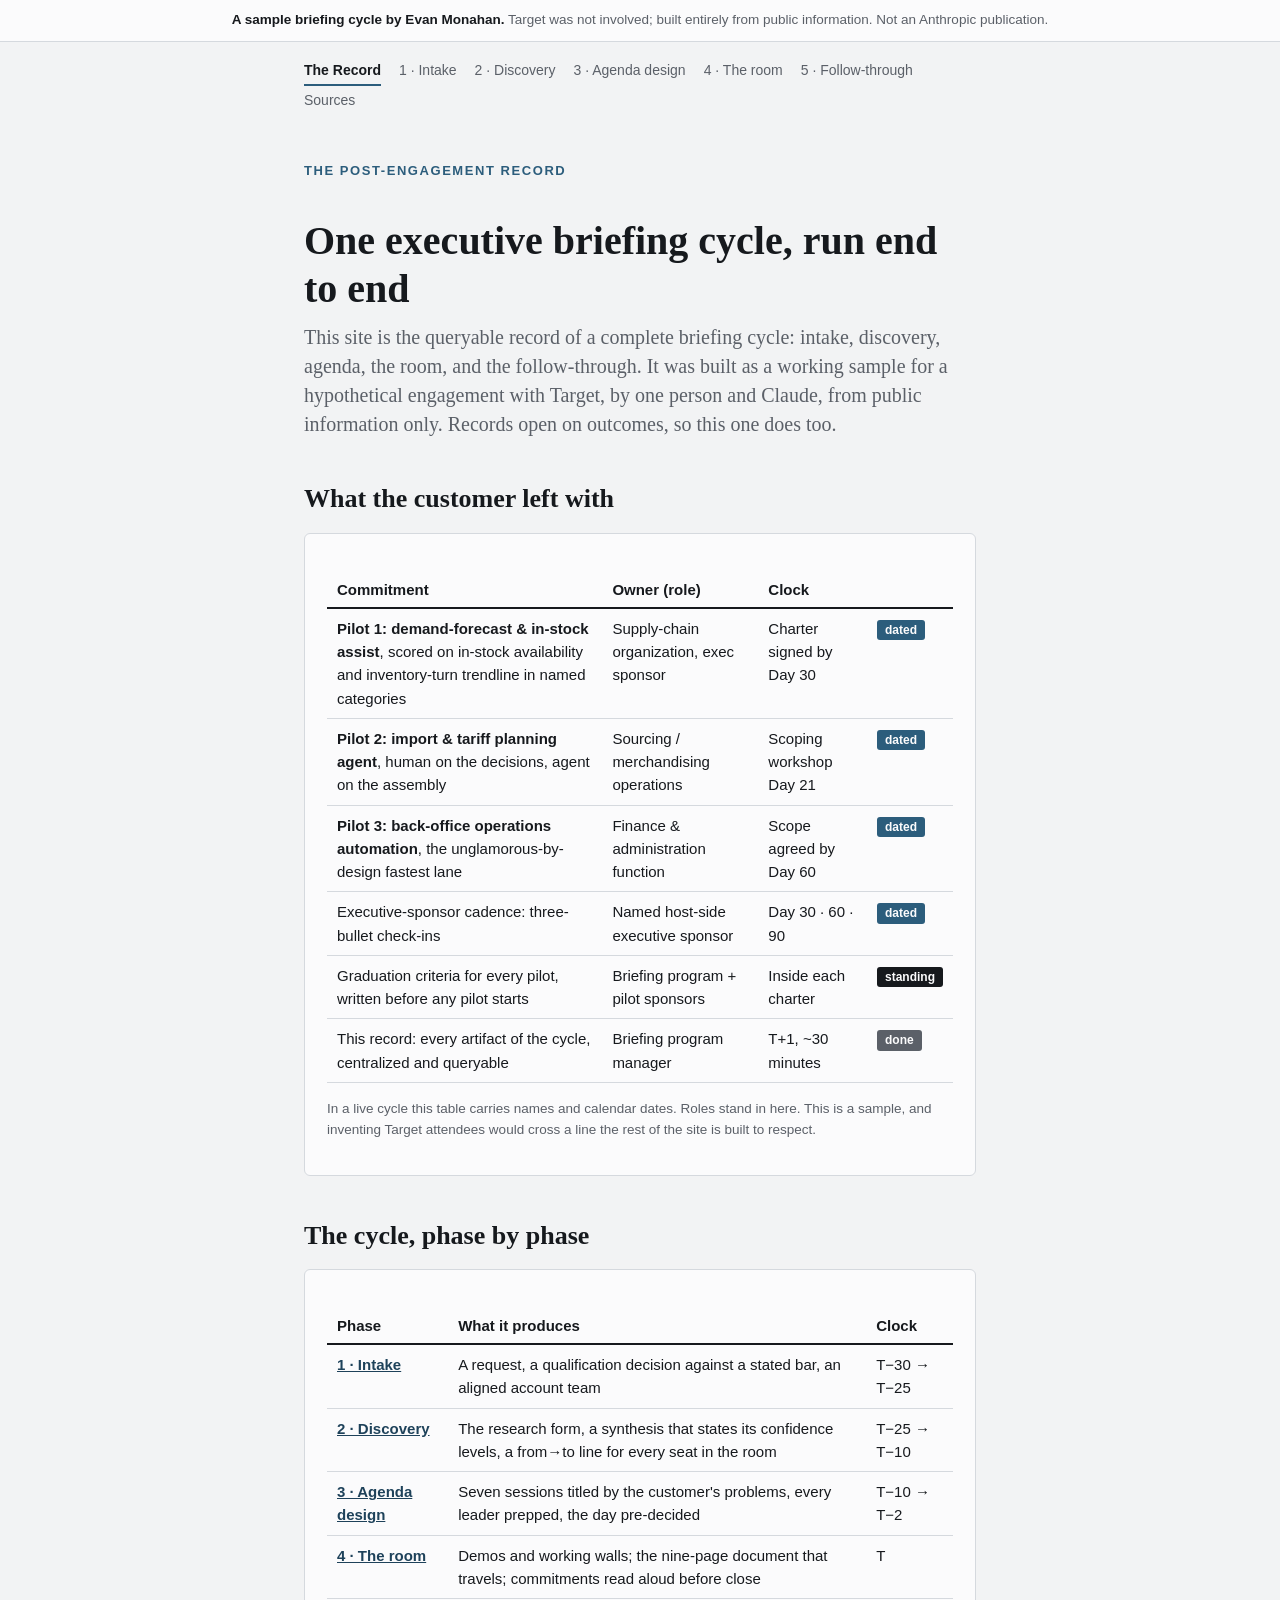
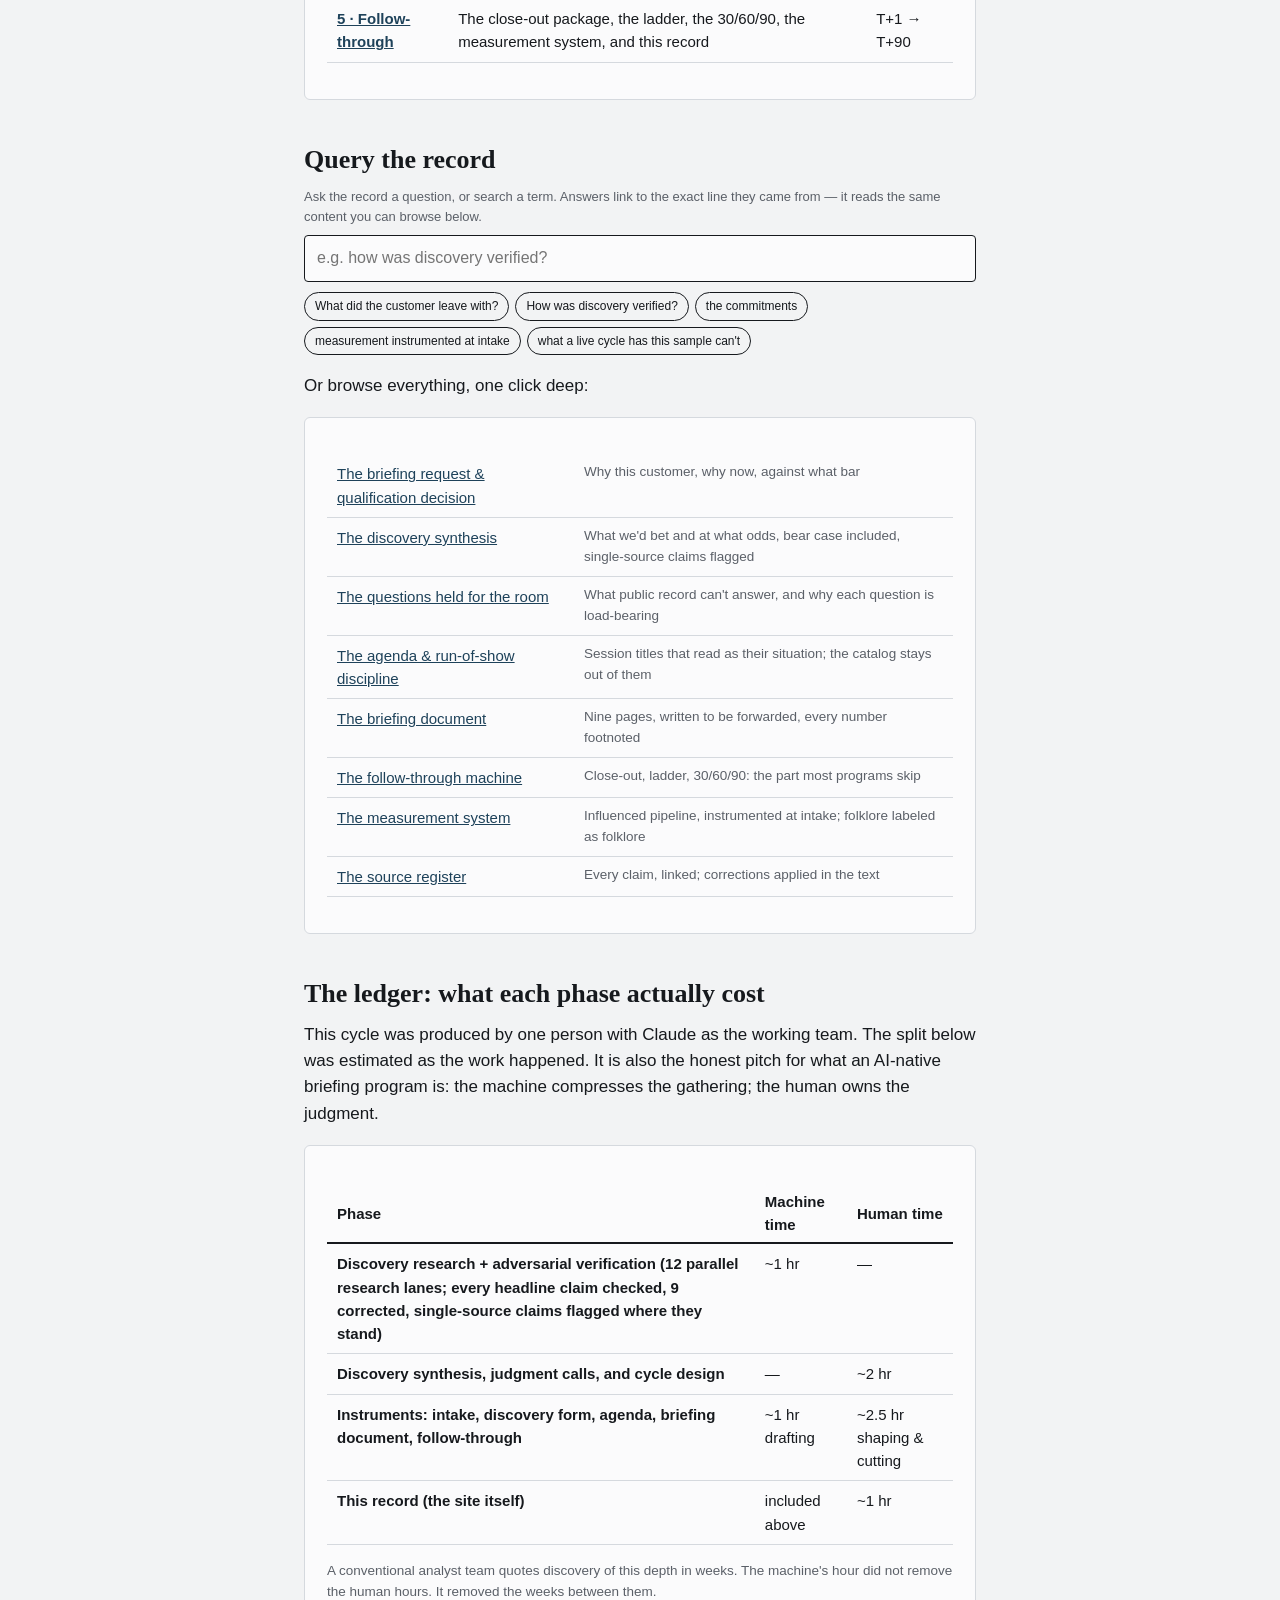
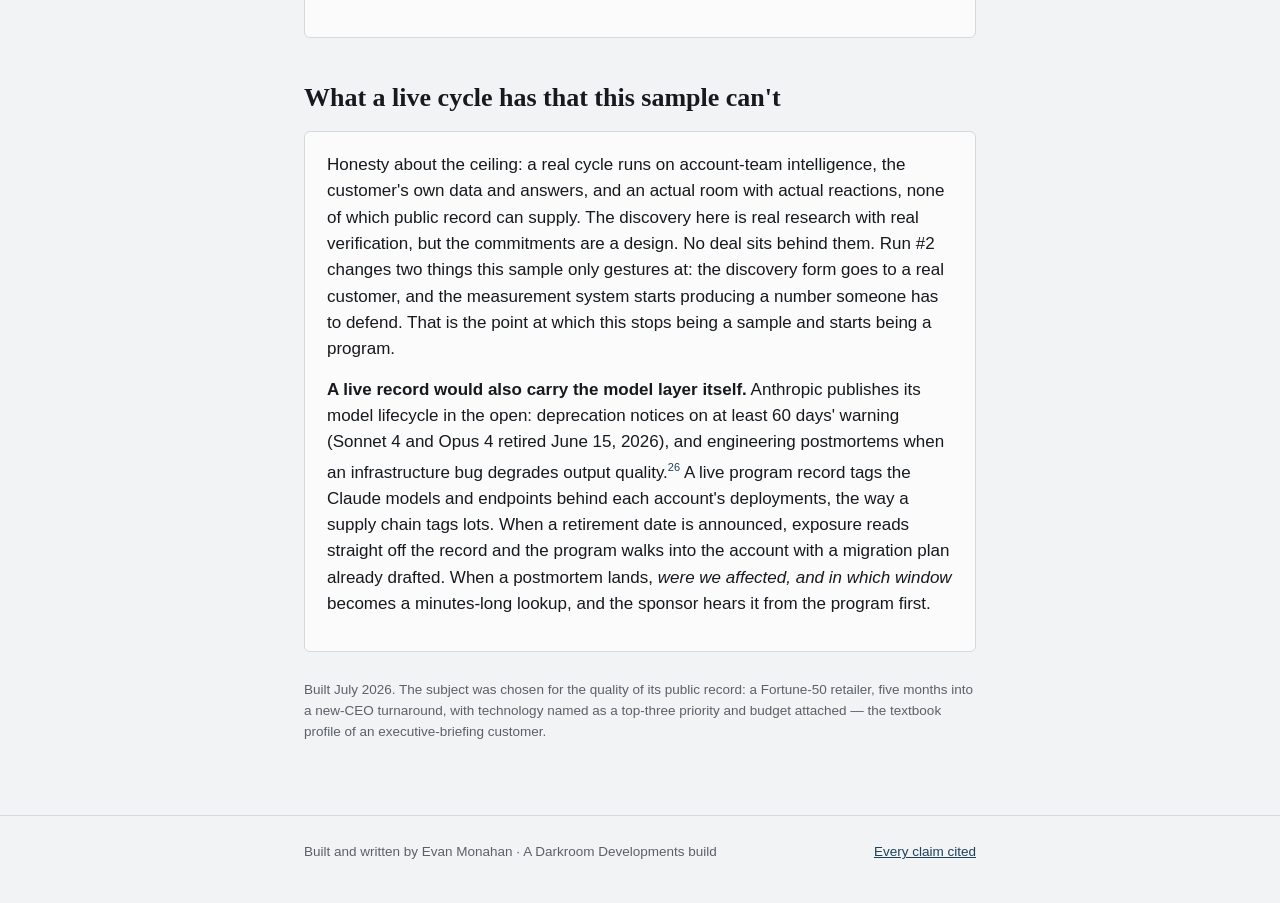
==== index.html @ 813f155b "Critic fixes: un-fuse importer-of-record claim (owned brands vs intl sourcing — fabrication-class), " ====
<!DOCTYPE html>
<meta charset="utf-8">
<meta name="viewport" content="width=device-width, initial-scale=1">
<title>A Briefing Cycle: the record</title>
<link rel="stylesheet" href="assets/style.css">
<script data-goatcounter="https://evanmonahan.goatcounter.com/count" async src="//gc.zgo.at/count.js"></script>

<div class="guard"><span class="measure"><strong>A sample briefing cycle by Evan Monahan.</strong> Target was not involved; built entirely from public information. Not an Anthropic publication.</span></div>

<div class="measure">
<nav class="cycle">
  <a href="index.html" class="here">The Record</a>
  <a href="1-intake.html">1 · Intake</a>
  <a href="2-discovery.html">2 · Discovery</a>
  <a href="3-agenda.html">3 · Agenda design</a>
  <a href="4-delivery.html">4 · The room</a>
  <a href="5-follow-through.html">5 · Follow-through</a>
  <a href="sources.html">Sources</a>
</nav>

<p class="kicker">The post-engagement record</p>
<h1>One executive briefing cycle, run end to end</h1>
<p class="dek">This site is the queryable record of a complete briefing cycle: intake, discovery, agenda, the room, and the follow-through. It was built as a working sample for a hypothetical engagement with Target, by one person and Claude, from public information only. Records open on outcomes, so this one does too.</p>

<h2>What the customer left with</h2>
<div class="card">
  <table>
    <tr><th>Commitment</th><th>Owner (role)</th><th>Clock</th><th></th></tr>
    <tr>
      <td><strong>Pilot 1: demand-forecast &amp; in-stock assist</strong>, scored on in-stock availability and inventory-turn trendline in named categories</td>
      <td>Supply-chain organization, exec sponsor</td>
      <td class="num">Charter signed by Day 30</td>
      <td><span class="chip dated">dated</span></td>
    </tr>
    <tr>
      <td><strong>Pilot 2: import &amp; tariff planning agent</strong>, human on the decisions, agent on the assembly</td>
      <td>Sourcing / merchandising operations</td>
      <td class="num">Scoping workshop Day 21</td>
      <td><span class="chip dated">dated</span></td>
    </tr>
    <tr>
      <td><strong>Pilot 3: back-office operations automation</strong>, the unglamorous-by-design fastest lane</td>
      <td>Finance &amp; administration function</td>
      <td class="num">Scope agreed by Day 60</td>
      <td><span class="chip dated">dated</span></td>
    </tr>
    <tr>
      <td>Executive-sponsor cadence: three-bullet check-ins</td>
      <td>Named host-side executive sponsor</td>
      <td class="num">Day 30 · 60 · 90</td>
      <td><span class="chip dated">dated</span></td>
    </tr>
    <tr>
      <td>Graduation criteria for every pilot, written before any pilot starts</td>
      <td>Briefing program + pilot sponsors</td>
      <td class="num">Inside each charter</td>
      <td><span class="chip open">standing</span></td>
    </tr>
    <tr>
      <td>This record: every artifact of the cycle, centralized and queryable</td>
      <td>Briefing program manager</td>
      <td class="num">T+1, ~30 minutes</td>
      <td><span class="chip done">done</span></td>
    </tr>
  </table>
  <p class="fn">In a live cycle this table carries names and calendar dates. Roles stand in here. This is a sample, and inventing Target attendees would cross a line the rest of the site is built to respect.</p>
</div>

<h2>The cycle, phase by phase</h2>
<div class="card">
  <table>
    <tr><th>Phase</th><th>What it produces</th><th>Clock</th></tr>
    <tr><td><a href="1-intake.html"><strong>1 · Intake</strong></a></td><td>A request, a qualification decision against a stated bar, an aligned account team</td><td class="num">T−30 → T−25</td></tr>
    <tr><td><a href="2-discovery.html"><strong>2 · Discovery</strong></a></td><td>The research form, a synthesis that states its confidence levels, a from→to line for every seat in the room</td><td class="num">T−25 → T−10</td></tr>
    <tr><td><a href="3-agenda.html"><strong>3 · Agenda design</strong></a></td><td>Seven sessions titled by the customer's problems, every leader prepped, the day pre-decided</td><td class="num">T−10 → T−2</td></tr>
    <tr><td><a href="4-delivery.html"><strong>4 · The room</strong></a></td><td>Demos and working walls; the nine-page document that travels; commitments read aloud before close</td><td class="num">T</td></tr>
    <tr><td><a href="5-follow-through.html"><strong>5 · Follow-through</strong></a></td><td>The close-out package, the ladder, the 30/60/90, the measurement system, and this record</td><td class="num">T+1 → T+90</td></tr>
  </table>
</div>

<h2>Query the record</h2>
<div id="record-query"></div>
<p style="margin-top:18px">Or browse everything, one click deep:</p>
<div class="card">
  <table>
    <tr><td><a href="1-intake.html">The briefing request &amp; qualification decision</a></td><td class="fn">Why this customer, why now, against what bar</td></tr>
    <tr><td><a href="2-discovery.html">The discovery synthesis</a></td><td class="fn">What we'd bet and at what odds, bear case included, single-source claims flagged</td></tr>
    <tr><td><a href="2-discovery.html#craft">The questions held for the room</a></td><td class="fn">What public record can't answer, and why each question is load-bearing</td></tr>
    <tr><td><a href="3-agenda.html">The agenda &amp; run-of-show discipline</a></td><td class="fn">Session titles that read as their situation; the catalog stays out of them</td></tr>
    <tr><td><a href="4-delivery.html">The briefing document</a></td><td class="fn">Nine pages, written to be forwarded, every number footnoted</td></tr>
    <tr><td><a href="5-follow-through.html">The follow-through machine</a></td><td class="fn">Close-out, ladder, 30/60/90: the part most programs skip</td></tr>
    <tr><td><a href="5-follow-through.html#measurement">The measurement system</a></td><td class="fn">Influenced pipeline, instrumented at intake; folklore labeled as folklore</td></tr>
    <tr><td><a href="sources.html">The source register</a></td><td class="fn">Every claim, linked; corrections applied in the text</td></tr>
  </table>
</div>

<script src="assets/query.js" defer></script>

<h2 id="ledger">The ledger: what each phase actually cost</h2>
<p>This cycle was produced by one person with Claude as the working team. The split below was estimated as the work happened. It is also the honest pitch for what an AI-native briefing program is: the machine compresses the gathering; the human owns the judgment.</p>
<div class="card">
  <table class="ledger">
    <tr><th>Phase</th><th class="num">Machine time</th><th class="num">Human time</th></tr>
    <tr><td>Discovery research + adversarial verification (12 parallel research lanes; every headline claim checked, 9 corrected, single-source claims flagged where they stand)</td><td class="num">~1 hr</td><td class="num">—</td></tr>
    <tr><td>Discovery synthesis, judgment calls, and cycle design</td><td class="num">—</td><td class="num">~2 hr</td></tr>
    <tr><td>Instruments: intake, discovery form, agenda, briefing document, follow-through</td><td class="num">~1 hr drafting</td><td class="num">~2.5 hr shaping &amp; cutting</td></tr>
    <tr><td>This record (the site itself)</td><td class="num">included above</td><td class="num">~1 hr</td></tr>
  </table>
  <p class="fn">A conventional analyst team quotes discovery of this depth in weeks. The machine's hour did not remove the human hours. It removed the weeks between them.</p>
</div>

<h2>What a live cycle has that this sample can't</h2>
<div class="card">
  <p>Honesty about the ceiling: a real cycle runs on account-team intelligence, the customer's own data and answers, and an actual room with actual reactions, none of which public record can supply. The discovery here is real research with real verification, but the commitments are a design. No deal sits behind them. Run #2 changes two things this sample only gestures at: the discovery form goes to a real customer, and the measurement system starts producing a number someone has to defend. That is the point at which this stops being a sample and starts being a program.</p>
  <p><strong>A live record would also carry the model layer itself.</strong> Anthropic publishes its model lifecycle in the open: deprecation notices on at least 60 days' warning (Sonnet 4 and Opus 4 retired June 15, 2026), and engineering postmortems when an infrastructure bug degrades output quality.<sup><a href="sources.html#s-modelops">26</a></sup> A live program record tags the Claude models and endpoints behind each account's deployments, the way a supply chain tags lots. When a retirement date is announced, exposure reads straight off the record and the program walks into the account with a migration plan already drafted. When a postmortem lands, <em>were we affected, and in which window</em> becomes a minutes-long lookup, and the sponsor hears it from the program first.</p>
</div>

<p class="fn" style="margin-top:28px">Built July 2026. The subject was chosen for the quality of its public record: a Fortune-50 retailer, five months into a new-CEO turnaround, with technology named as a top-three priority and budget attached — the textbook profile of an executive-briefing customer.</p>
</div>

<footer>
  <div class="measure">
    <span>Built and written by Evan Monahan · A Darkroom Developments build</span>
    <span><a href="sources.html">Every claim cited</a></span>
  </div>
</footer>
---- assets/style.css ----
/* Briefing Cycle — design tokens
   Register: freight/manifest. Cool neutral ground, ink near-black (never #000),
   one harbor steel-blue accent. Supply-chain-native, no third-party brand palette.
   Target Red appears ONLY on Target-side elements, on white. No marks of any kind. */

:root {
  --paper: #F2F3F4;
  --card: #FBFBFC;
  --ink: #16191D;
  --muted: #5B6068;
  --accent: #2C5D7C;
  --accent-deep: #1E425A;
  --target-red: #CC0000;
  --hairline: #D5D9DE;
  --serif: Georgia, 'Times New Roman', serif;
  --sans: 'Helvetica Neue', Helvetica, Arial, sans-serif;
}

* { margin: 0; padding: 0; box-sizing: border-box; }

body {
  background: var(--paper);
  color: var(--ink);
  font-family: var(--sans);
  font-size: 17px;
  line-height: 1.55;
  -webkit-font-smoothing: antialiased;
}

.measure { max-width: 720px; margin: 0 auto; padding: 0 24px; }

/* ---- framing guard band (D-4) ---- */
.guard {
  background: var(--card);
  border-bottom: 1px solid var(--hairline);
  font-size: 13.5px;
  color: var(--muted);
  padding: 10px 0;
  text-align: center;
}
.guard strong { color: var(--ink); font-weight: 600; }

/* ---- site nav ---- */
nav.cycle {
  display: flex; flex-wrap: wrap; gap: 4px 18px;
  padding: 18px 0 6px;
  font-size: 14px;
}
nav.cycle a { color: var(--muted); text-decoration: none; border-bottom: 2px solid transparent; padding-bottom: 2px; }
nav.cycle a:hover { color: var(--accent-deep); }
nav.cycle a.here { color: var(--ink); border-bottom-color: var(--accent); font-weight: 600; }

/* ---- typography ---- */
h1, h2, h3 { font-family: var(--serif); font-weight: 600; line-height: 1.2; }
h1 { font-size: 40px; margin: 36px 0 10px; }
h2 { font-size: 26px; margin: 44px 0 12px; }
h3 { font-size: 19px; margin: 28px 0 8px; }
p { margin: 0 0 14px; }
.kicker { font-size: 13px; letter-spacing: 0.12em; text-transform: uppercase; color: var(--accent); font-weight: 700; margin-top: 40px; }
.dek { font-size: 20px; font-family: var(--serif); color: var(--muted); margin: 0 0 26px; line-height: 1.45; }
a { color: var(--accent-deep); }
a:hover { color: var(--accent); }
strong { font-weight: 650; }

/* ---- cards & tables ---- */
.card {
  background: var(--card);
  border: 1px solid var(--hairline);
  border-radius: 6px;
  padding: 20px 22px;
  margin: 18px 0;
}
table { width: 100%; border-collapse: collapse; margin: 16px 0; font-size: 15px; }
th { text-align: left; font-weight: 650; border-bottom: 2px solid var(--ink); padding: 8px 10px 6px; }
td { border-bottom: 1px solid var(--hairline); padding: 8px 10px; vertical-align: top; }
.num { font-variant-numeric: tabular-nums; }

/* ---- Target-side voice (D-2: red confined here, no Bullseye) ---- */
.target-side { border-left: 3px solid var(--target-red); background: #FFFFFF; }
.target-side .who { color: var(--target-red); font-weight: 700; font-size: 13px; letter-spacing: 0.08em; text-transform: uppercase; }

/* ---- dual-lens: the machine underneath ---- */
details.lens {
  border: 1px solid var(--hairline);
  border-left: 3px solid var(--accent);
  border-radius: 4px;
  background: var(--card);
  margin: 16px 0;
  font-size: 15px;
}
details.lens summary {
  cursor: pointer; padding: 10px 16px; color: var(--accent-deep);
  font-weight: 600; list-style: none;
}
details.lens summary::before { content: '⌘ '; color: var(--accent); }
details.lens .body { padding: 0 16px 14px; color: var(--muted); }

/* ---- footnotes, flags, captions ---- */
.fn { font-size: 13.5px; color: var(--muted); }
sup a { text-decoration: none; font-size: 11px; }
.flag { font-size: 13px; color: var(--muted); background: var(--card); border: 1px dashed var(--hairline); border-radius: 4px; padding: 2px 8px; white-space: nowrap; }
figcaption { font-size: 13.5px; font-style: italic; color: var(--muted); margin-top: 6px; }

/* ---- commitments table status chips ---- */
.chip { display: inline-block; font-size: 12px; font-weight: 700; border-radius: 3px; padding: 1px 8px; }
.chip.open { background: var(--ink); color: var(--card); }
.chip.dated { background: var(--accent); color: var(--card); }
.chip.done { background: var(--muted); color: var(--card); }

/* ---- footer ---- */
footer {
  margin-top: 72px; padding: 26px 0 40px;
  border-top: 1px solid var(--hairline);
  font-size: 13.5px; color: var(--muted);
}
footer .measure { display: flex; justify-content: space-between; flex-wrap: wrap; gap: 8px; }

/* ---- deck frames (delivery page) ---- */
.slide {
  background: var(--card);
  border: 1px solid var(--hairline);
  border-radius: 6px;
  padding: 34px 38px;
  margin: 22px 0;
  min-height: 280px;
}
.slide .slidekicker { font-size: 12px; letter-spacing: 0.14em; text-transform: uppercase; color: var(--accent); font-weight: 700; margin-bottom: 10px; }
.slide h3 { font-size: 24px; margin: 0 0 12px; }
.slide .foot { margin-top: 18px; font-size: 12.5px; color: var(--muted); border-top: 1px solid var(--hairline); padding-top: 8px; }

/* ---- time ledger ---- */
.ledger td:first-child { font-weight: 600; }

@media (max-width: 640px) {
  h1 { font-size: 30px; }
  .dek { font-size: 17px; }
  body { font-size: 16px; }
  .slide { padding: 22px 20px; }
  /* wide tables scroll within their own box, never push the page wide */
  table { display: block; overflow-x: auto; -webkit-overflow-scrolling: touch; }
  .flag { white-space: normal; }
}
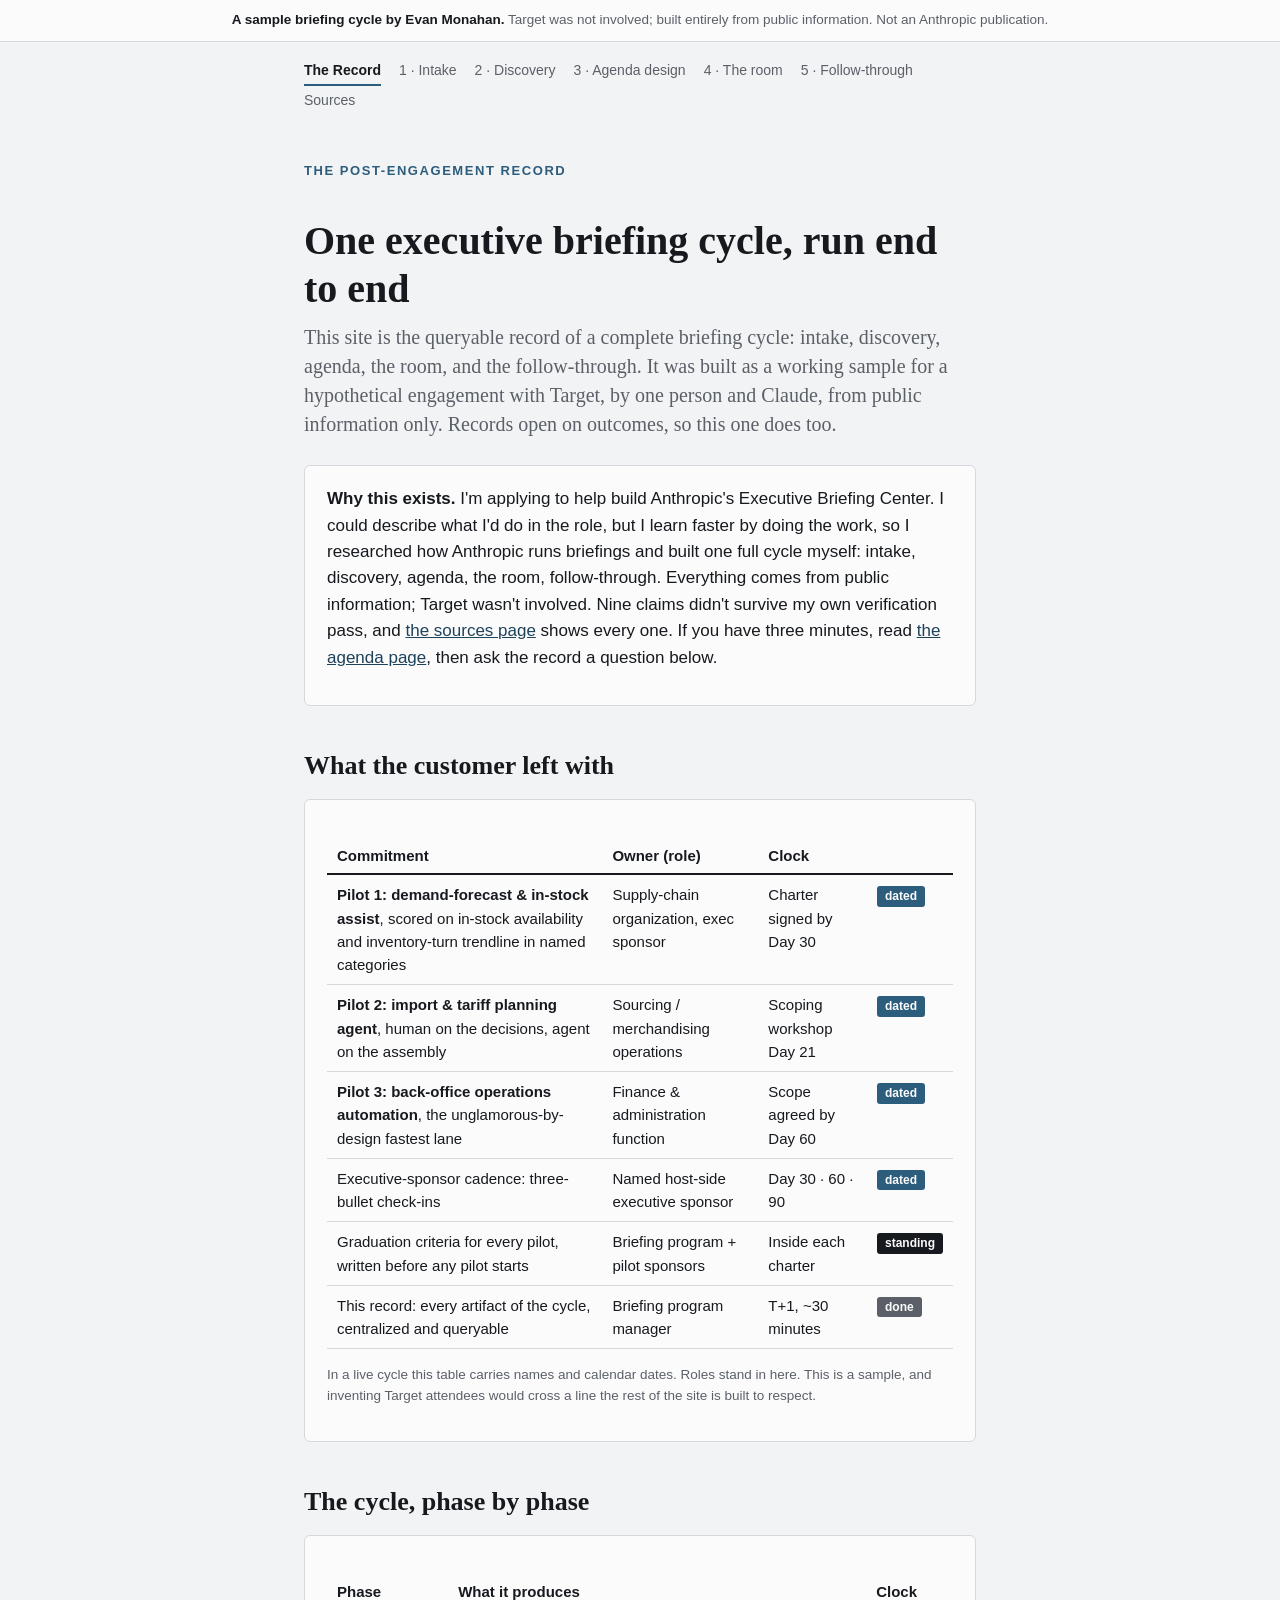
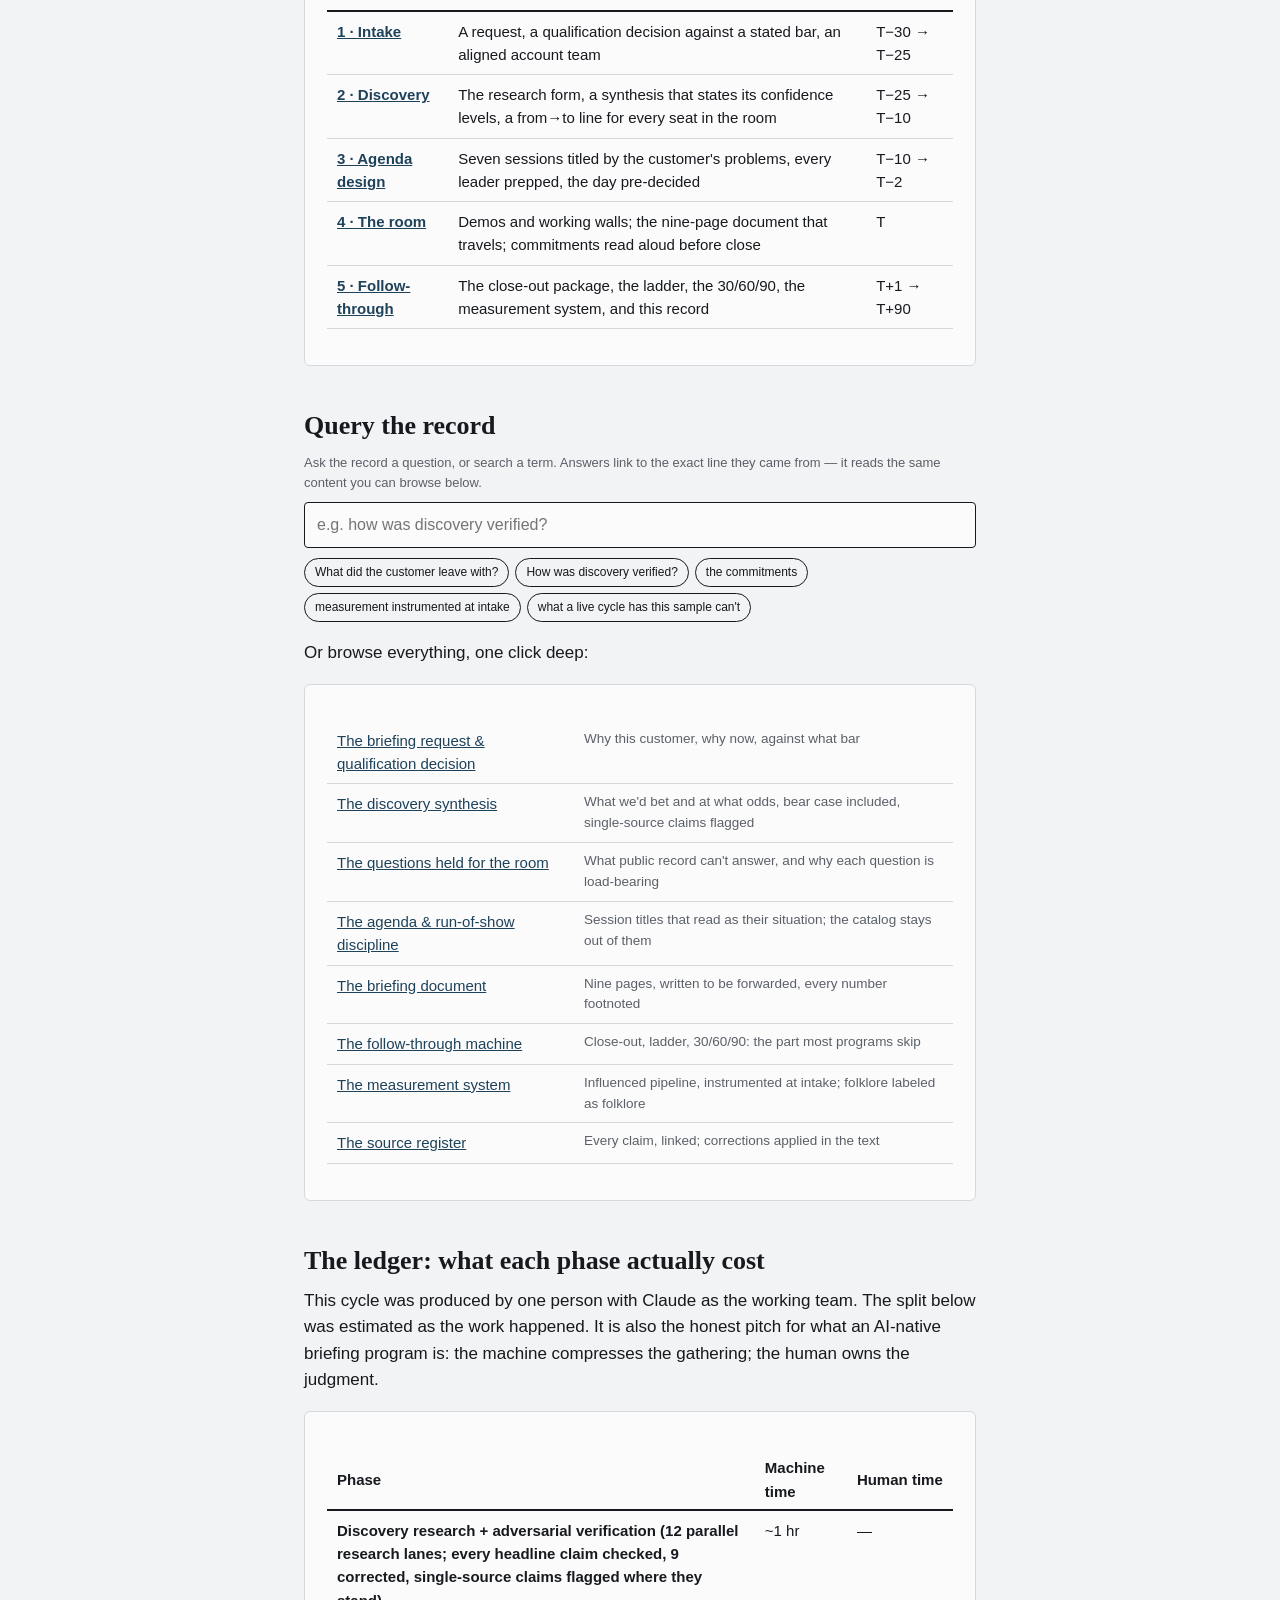
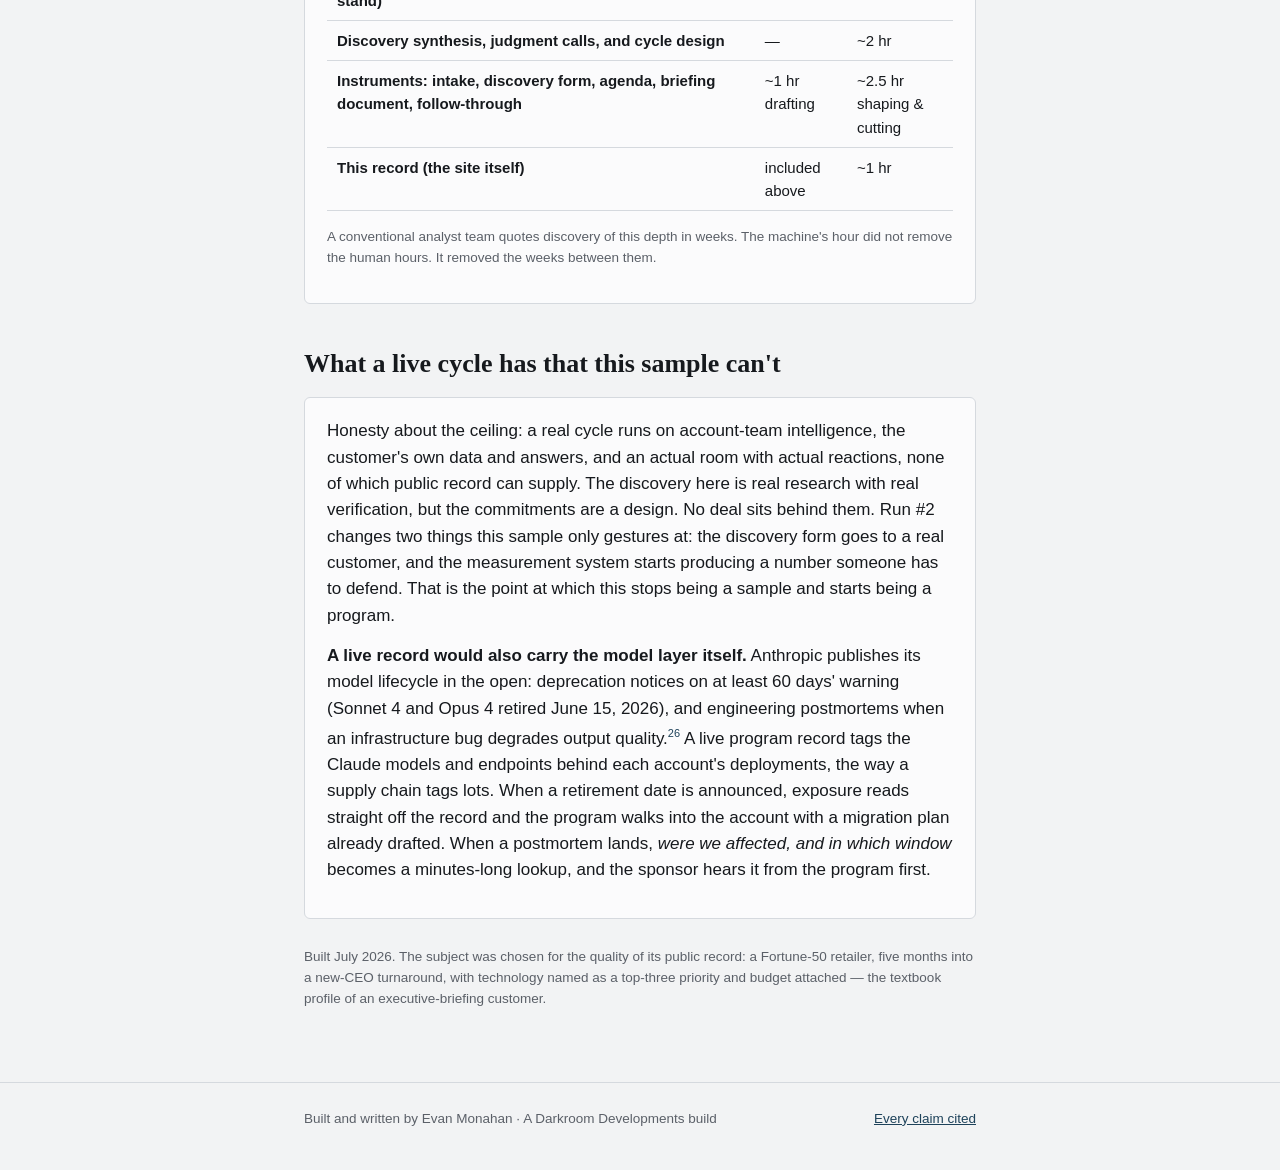
==== commit 48f67544: "Front door: 'Why this exists' block (Evan's curated wording + links) after the dek" ====
--- a/index.html
+++ b/index.html
@@ -21,6 +21,10 @@
 <p class="kicker">The post-engagement record</p>
 <h1>One executive briefing cycle, run end to end</h1>
 <p class="dek">This site is the queryable record of a complete briefing cycle: intake, discovery, agenda, the room, and the follow-through. It was built as a working sample for a hypothetical engagement with Target, by one person and Claude, from public information only. Records open on outcomes, so this one does too.</p>
+
+<div class="card">
+  <p><strong>Why this exists.</strong> I'm applying to help build Anthropic's Executive Briefing Center. I could describe what I'd do in the role, but I learn faster by doing the work, so I researched how Anthropic runs briefings and built one full cycle myself: intake, discovery, agenda, the room, follow-through. Everything comes from public information; Target wasn't involved. Nine claims didn't survive my own verification pass, and <a href="sources.html">the sources page</a> shows every one. If you have three minutes, read <a href="3-agenda.html">the agenda page</a>, then ask the record a question below.</p>
+</div>
 
 <h2>What the customer left with</h2>
 <div class="card">
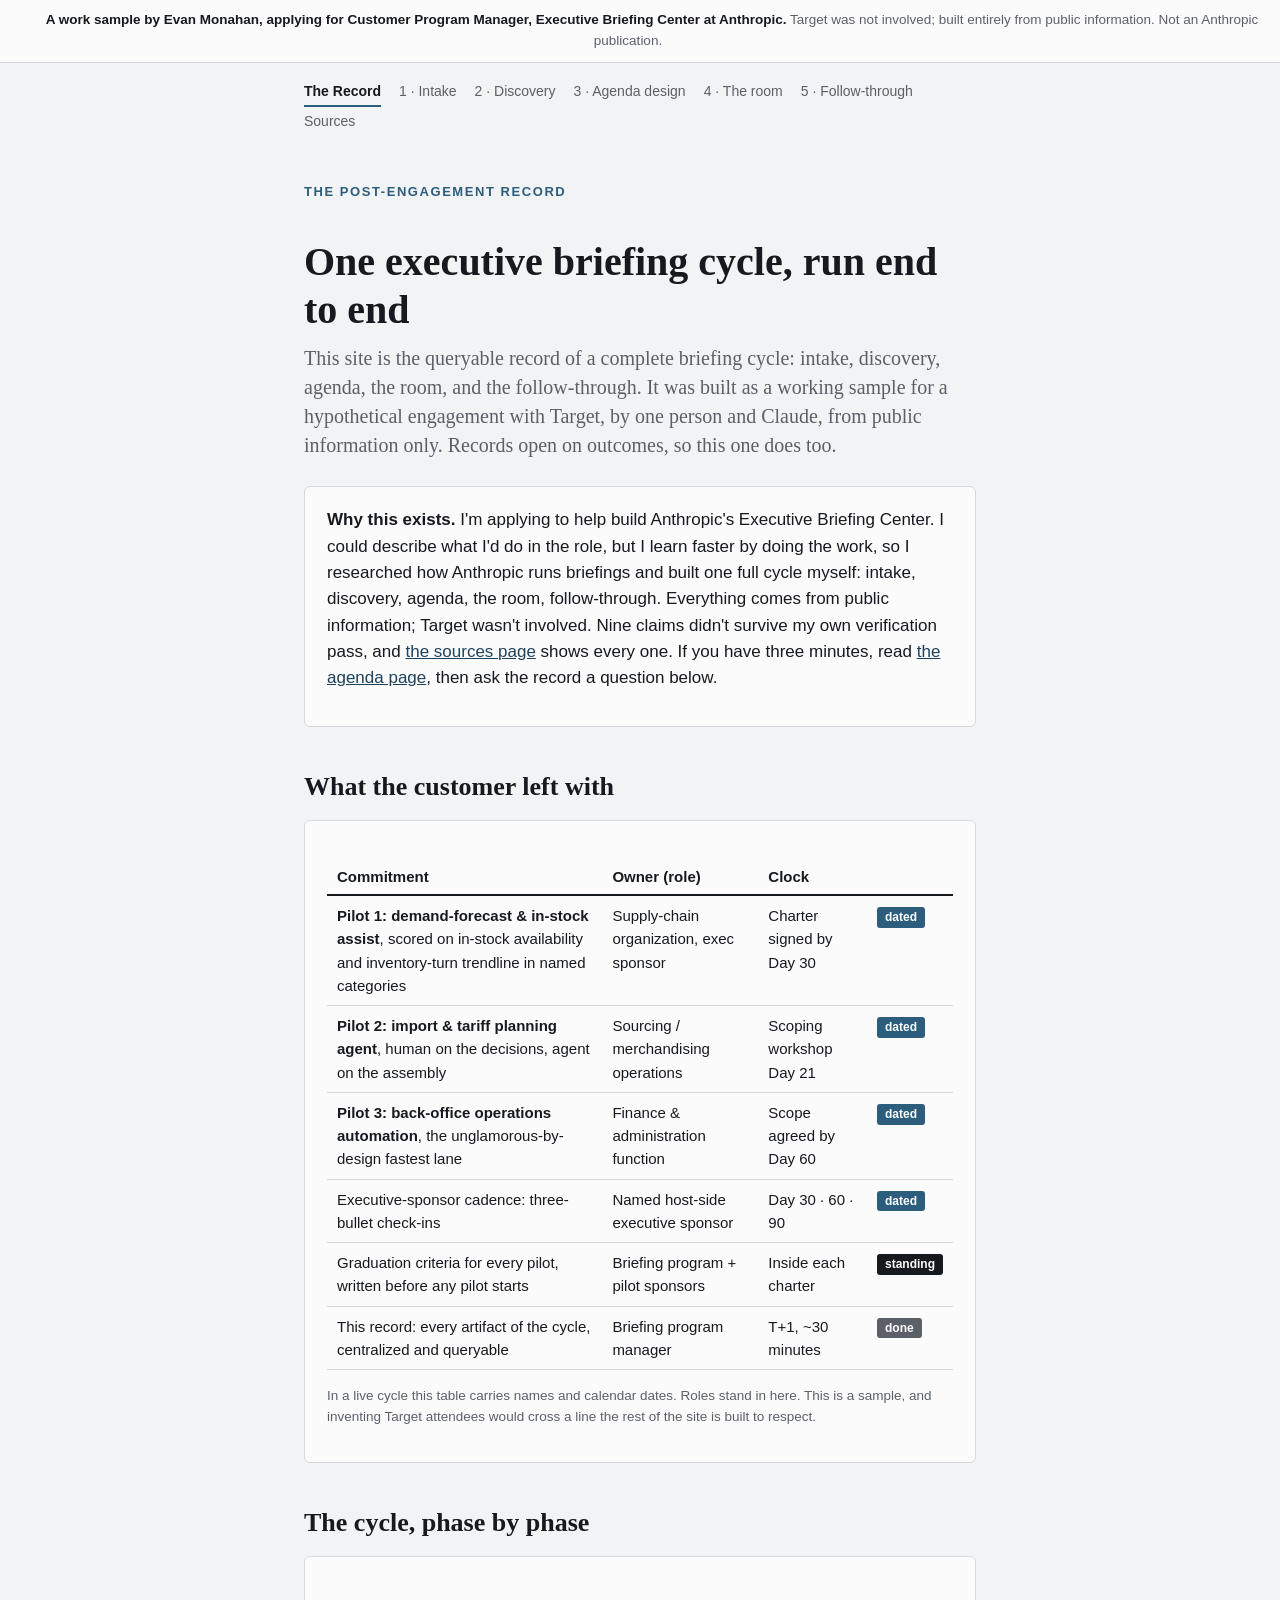
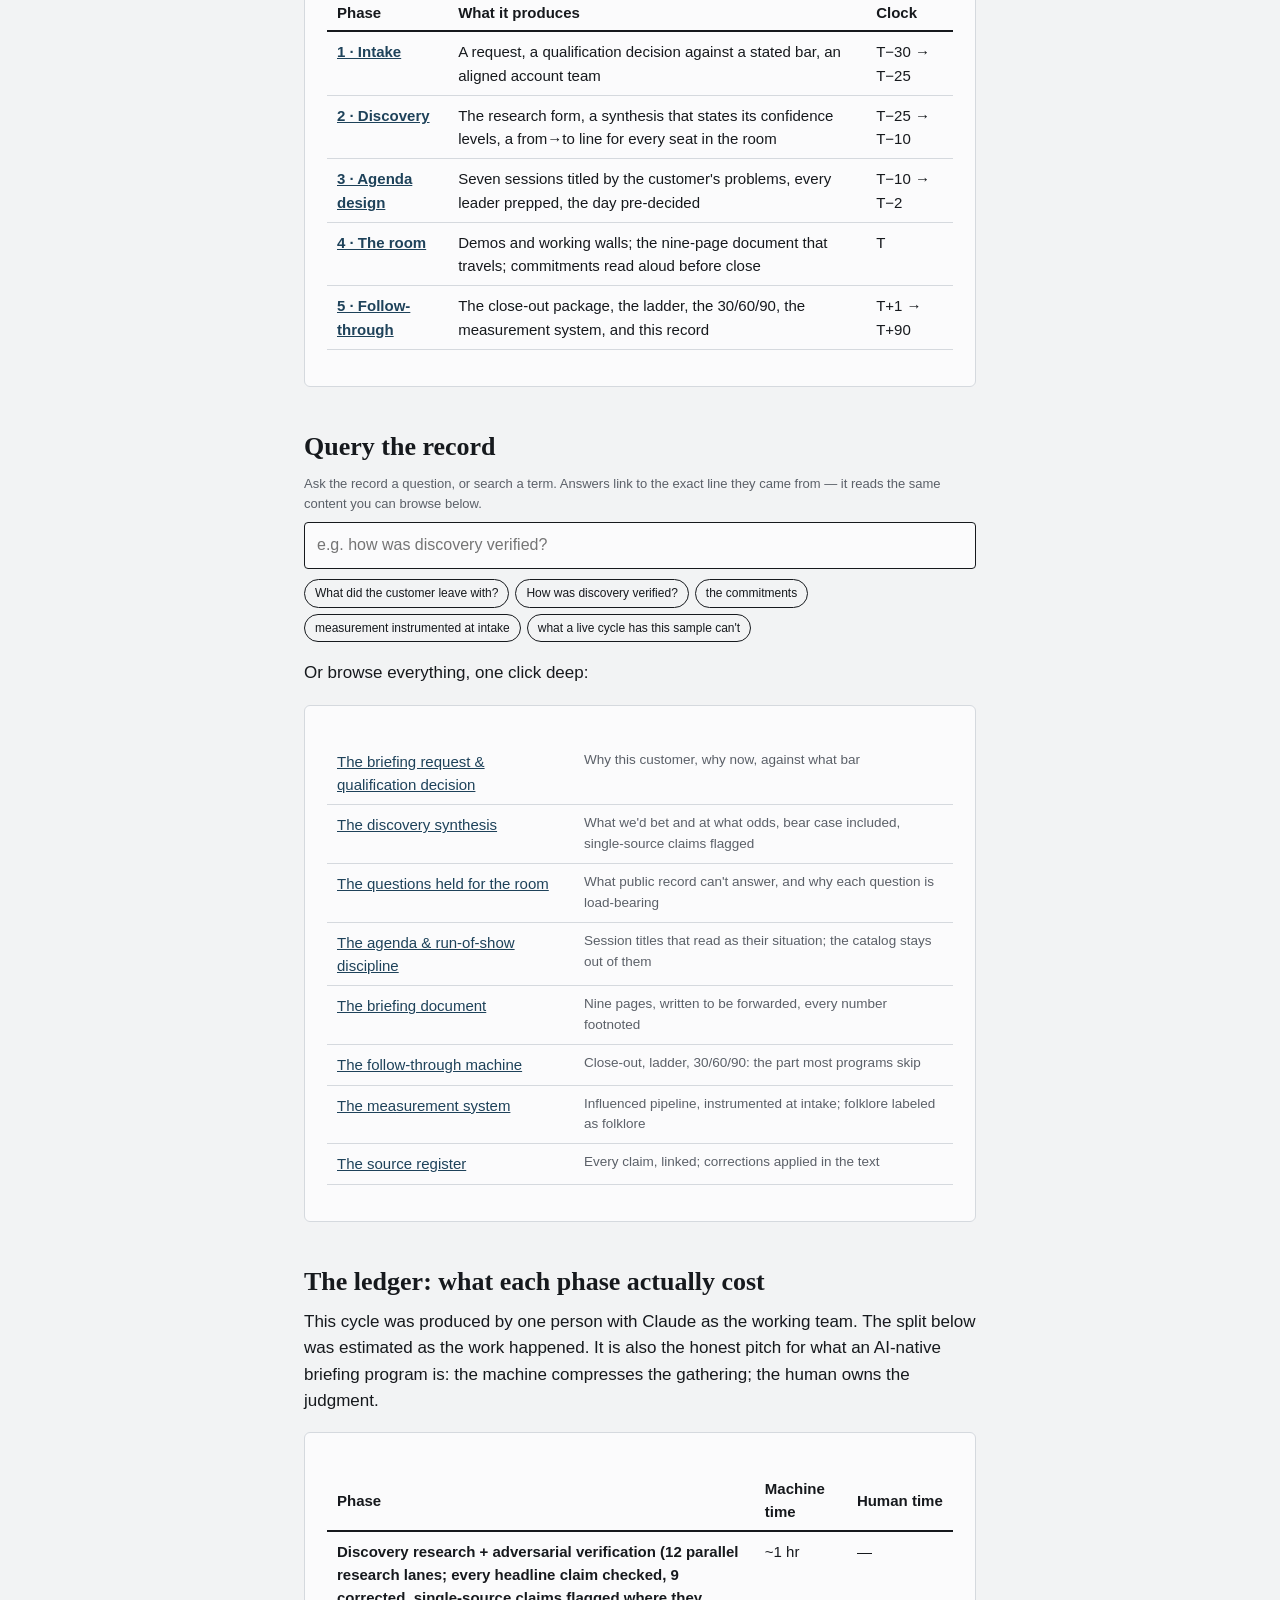
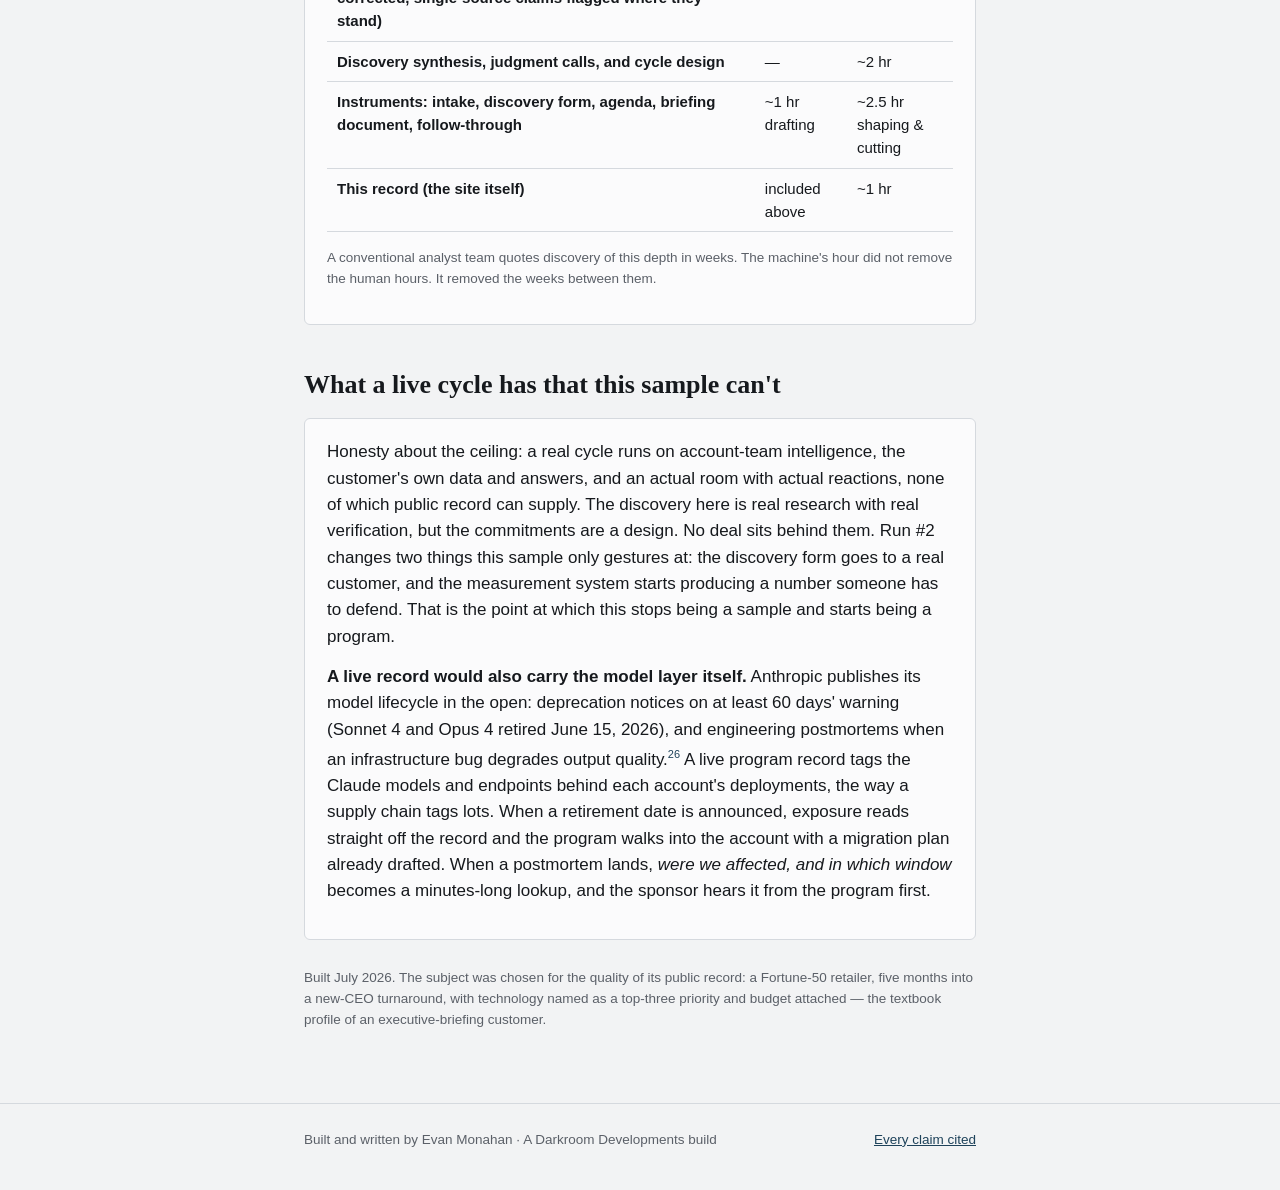
==== commit 0b86ab82: "3-second read: guard banner names the role applied for; tab title carries name + work-sample framing" ====
--- a/index.html
+++ b/index.html
@@ -1,11 +1,11 @@
 <!DOCTYPE html>
 <meta charset="utf-8">
 <meta name="viewport" content="width=device-width, initial-scale=1">
-<title>A Briefing Cycle: the record</title>
+<title>Evan Monahan · A Briefing Cycle (EBC work sample)</title>
 <link rel="stylesheet" href="assets/style.css">
 <script data-goatcounter="https://evanmonahan.goatcounter.com/count" async src="//gc.zgo.at/count.js"></script>
 
-<div class="guard"><span class="measure"><strong>A sample briefing cycle by Evan Monahan.</strong> Target was not involved; built entirely from public information. Not an Anthropic publication.</span></div>
+<div class="guard"><span class="measure"><strong>A work sample by Evan Monahan, applying for Customer Program Manager, Executive Briefing Center at Anthropic.</strong> Target was not involved; built entirely from public information. Not an Anthropic publication.</span></div>
 
 <div class="measure">
 <nav class="cycle">
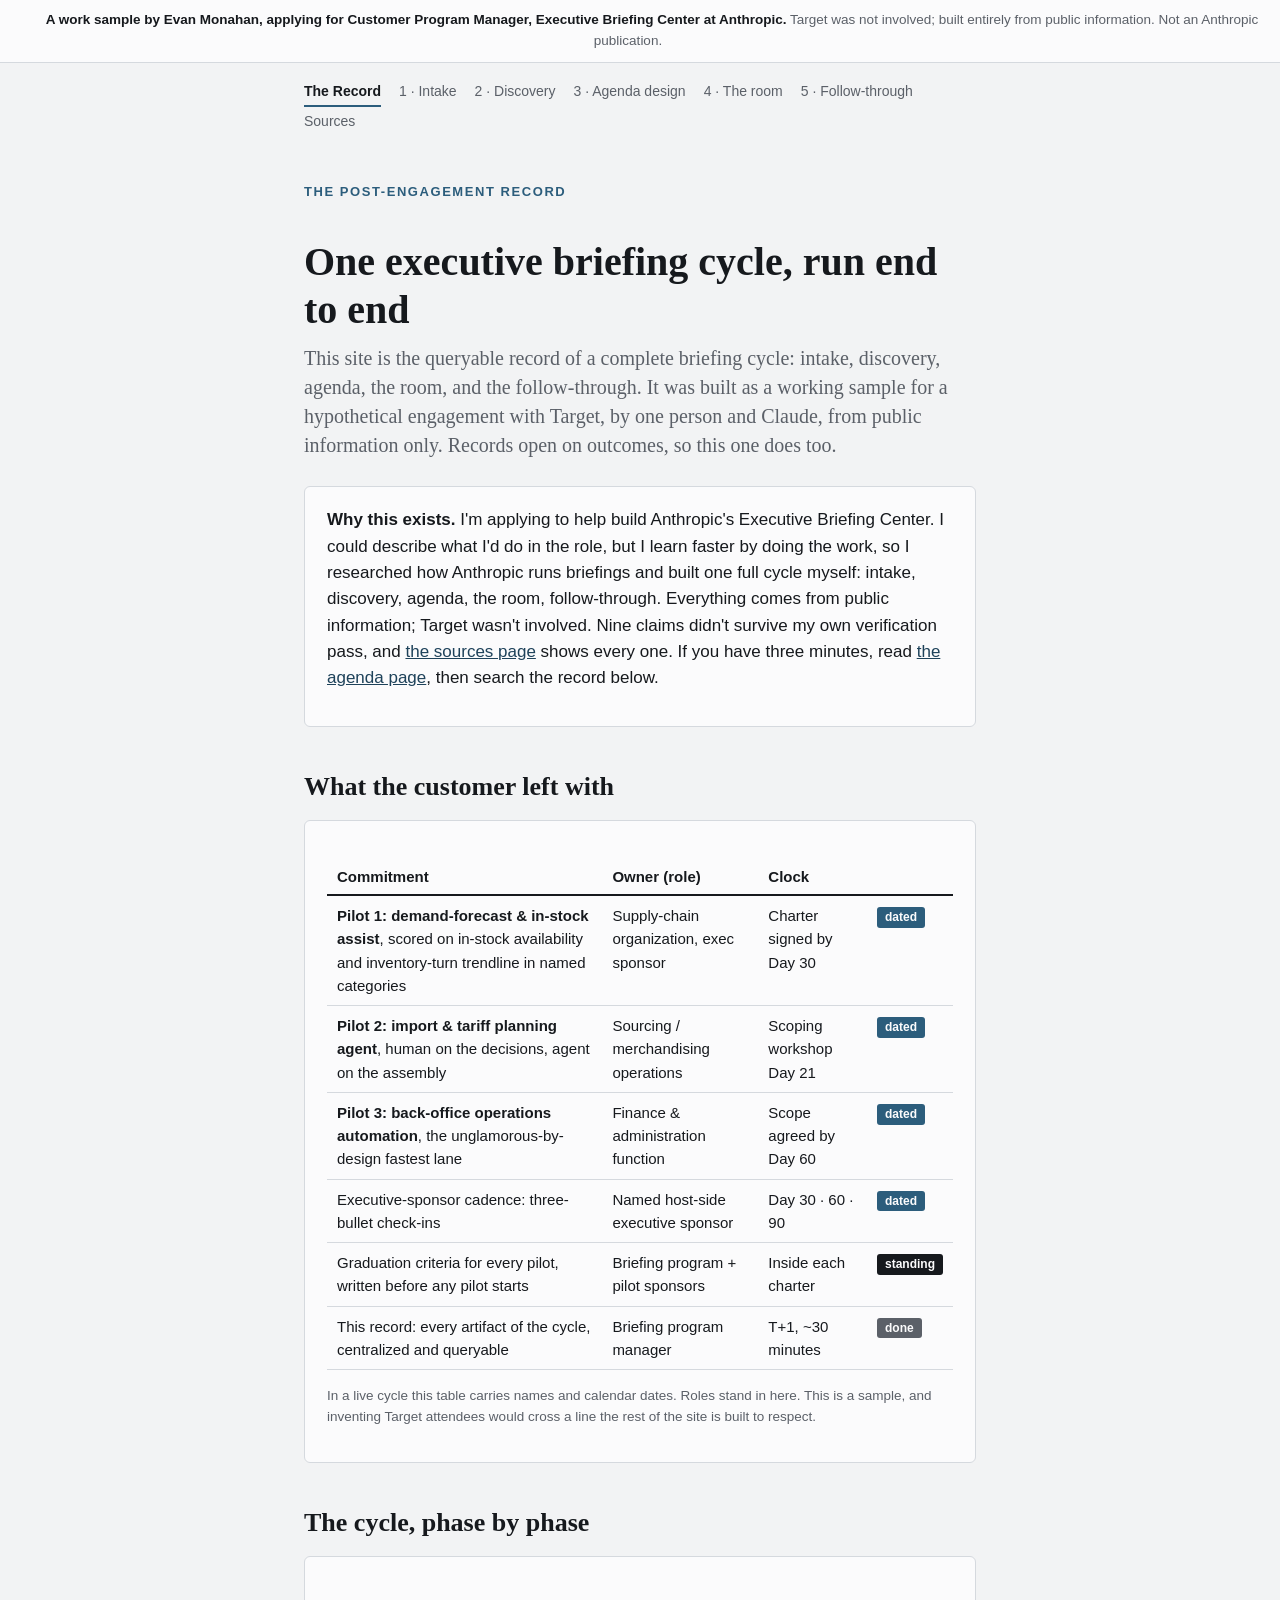
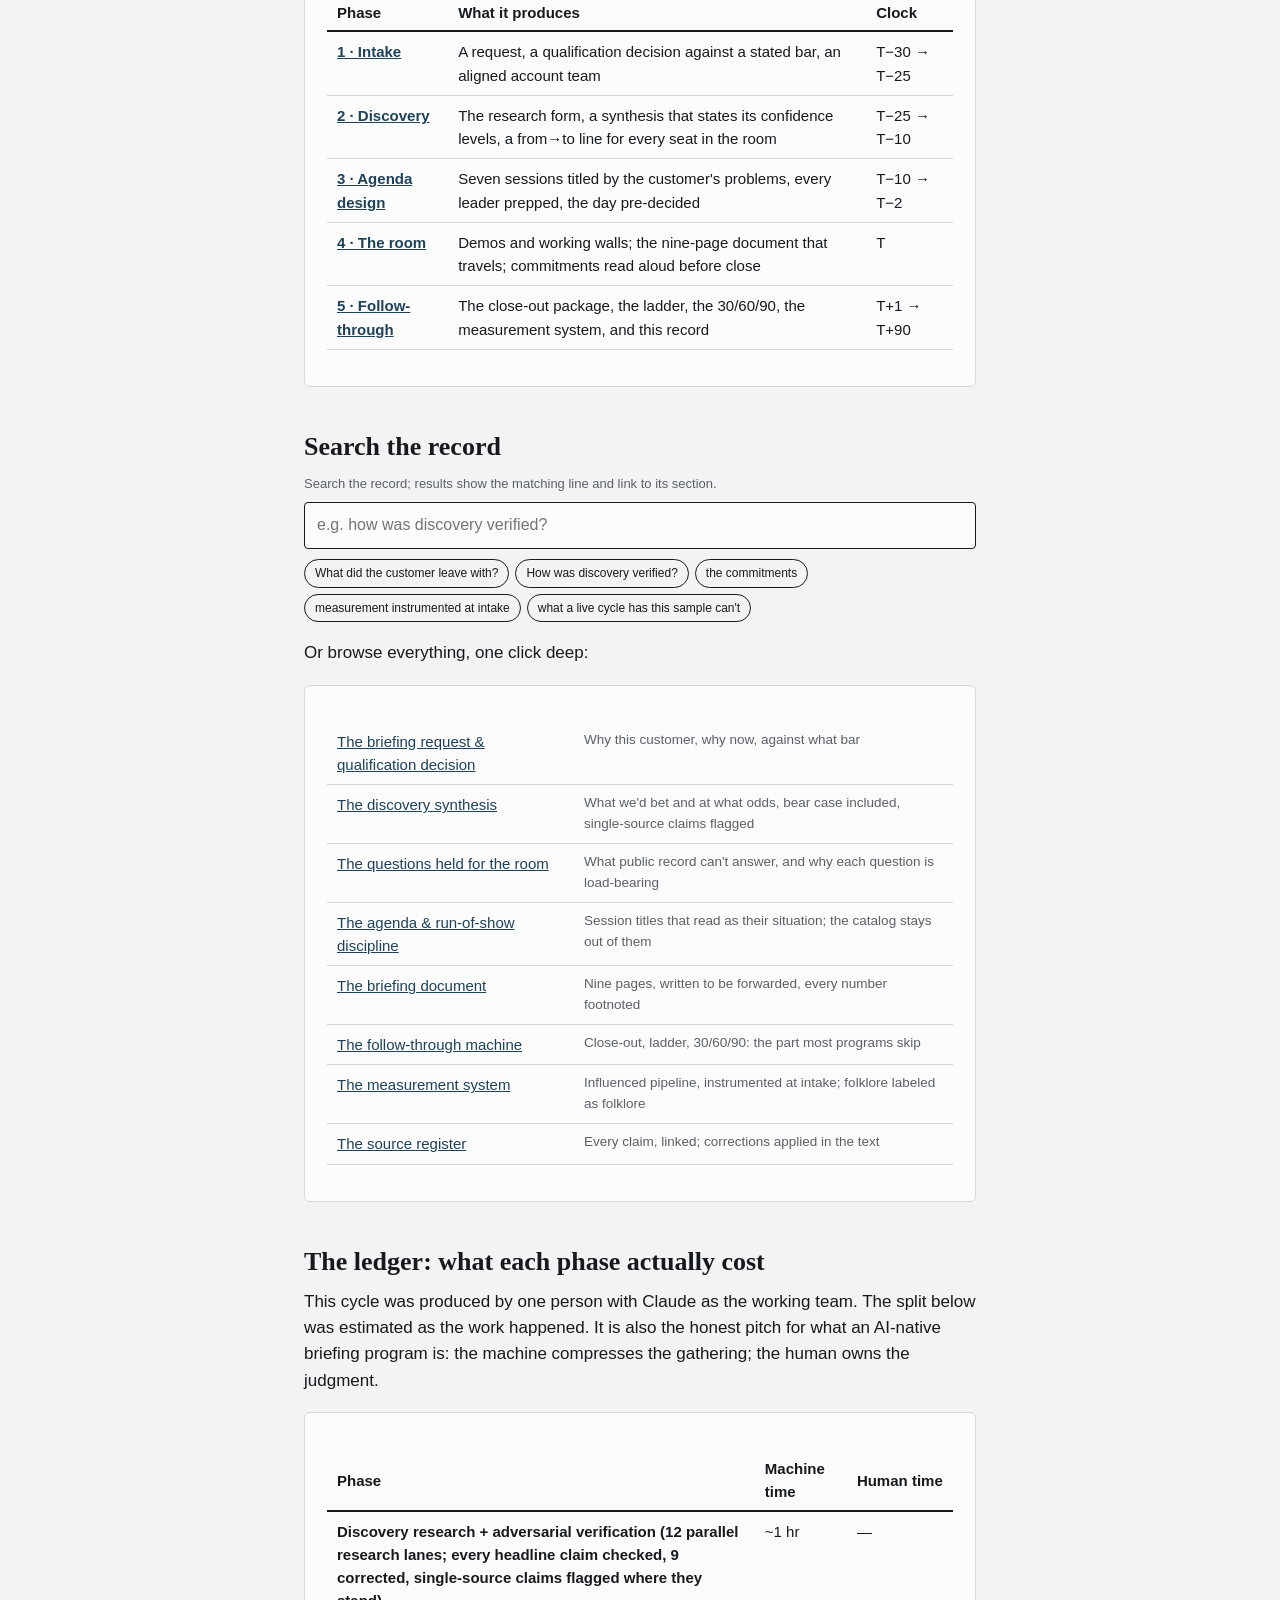
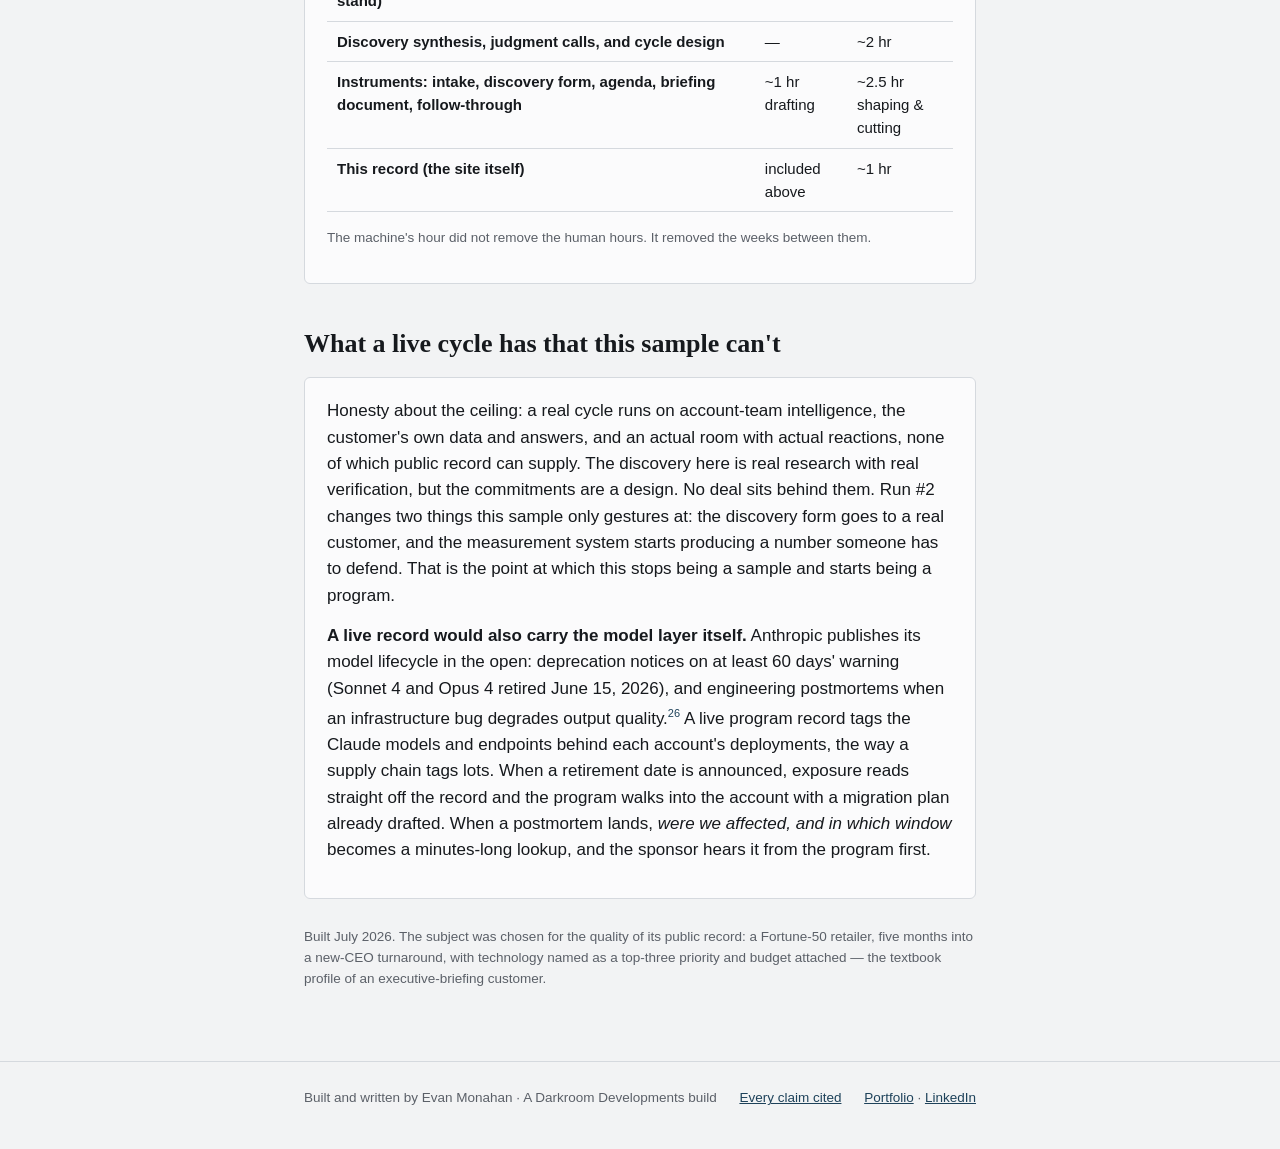
==== commit 73e4648c: "Gate-1 mechanical cluster (Ship-It Loop v2 items 4,5,6a,6c,7,8) - Item 4: restore trailing 'there' i" ====
--- a/index.html
+++ b/index.html
@@ -23,7 +23,7 @@
 <p class="dek">This site is the queryable record of a complete briefing cycle: intake, discovery, agenda, the room, and the follow-through. It was built as a working sample for a hypothetical engagement with Target, by one person and Claude, from public information only. Records open on outcomes, so this one does too.</p>
 
 <div class="card">
-  <p><strong>Why this exists.</strong> I'm applying to help build Anthropic's Executive Briefing Center. I could describe what I'd do in the role, but I learn faster by doing the work, so I researched how Anthropic runs briefings and built one full cycle myself: intake, discovery, agenda, the room, follow-through. Everything comes from public information; Target wasn't involved. Nine claims didn't survive my own verification pass, and <a href="sources.html">the sources page</a> shows every one. If you have three minutes, read <a href="3-agenda.html">the agenda page</a>, then ask the record a question below.</p>
+  <p><strong>Why this exists.</strong> I'm applying to help build Anthropic's Executive Briefing Center. I could describe what I'd do in the role, but I learn faster by doing the work, so I researched how Anthropic runs briefings and built one full cycle myself: intake, discovery, agenda, the room, follow-through. Everything comes from public information; Target wasn't involved. Nine claims didn't survive my own verification pass, and <a href="sources.html">the sources page</a> shows every one. If you have three minutes, read <a href="3-agenda.html">the agenda page</a>, then search the record below.</p>
 </div>
 
 <h2>What the customer left with</h2>
@@ -82,7 +82,7 @@
   </table>
 </div>
 
-<h2>Query the record</h2>
+<h2>Search the record</h2>
 <div id="record-query"></div>
 <p style="margin-top:18px">Or browse everything, one click deep:</p>
 <div class="card">
@@ -110,7 +110,7 @@
     <tr><td>Instruments: intake, discovery form, agenda, briefing document, follow-through</td><td class="num">~1 hr drafting</td><td class="num">~2.5 hr shaping &amp; cutting</td></tr>
     <tr><td>This record (the site itself)</td><td class="num">included above</td><td class="num">~1 hr</td></tr>
   </table>
-  <p class="fn">A conventional analyst team quotes discovery of this depth in weeks. The machine's hour did not remove the human hours. It removed the weeks between them.</p>
+  <p class="fn">The machine's hour did not remove the human hours. It removed the weeks between them.</p>
 </div>
 
 <h2>What a live cycle has that this sample can't</h2>
@@ -126,5 +126,6 @@
   <div class="measure">
     <span>Built and written by Evan Monahan · A Darkroom Developments build</span>
     <span><a href="sources.html">Every claim cited</a></span>
+    <span><a href="https://evmonaha880.github.io/portfolio">Portfolio</a> &middot; <a href="https://www.linkedin.com/in/evan-monahan-982ba931">LinkedIn</a></span>
   </div>
 </footer>
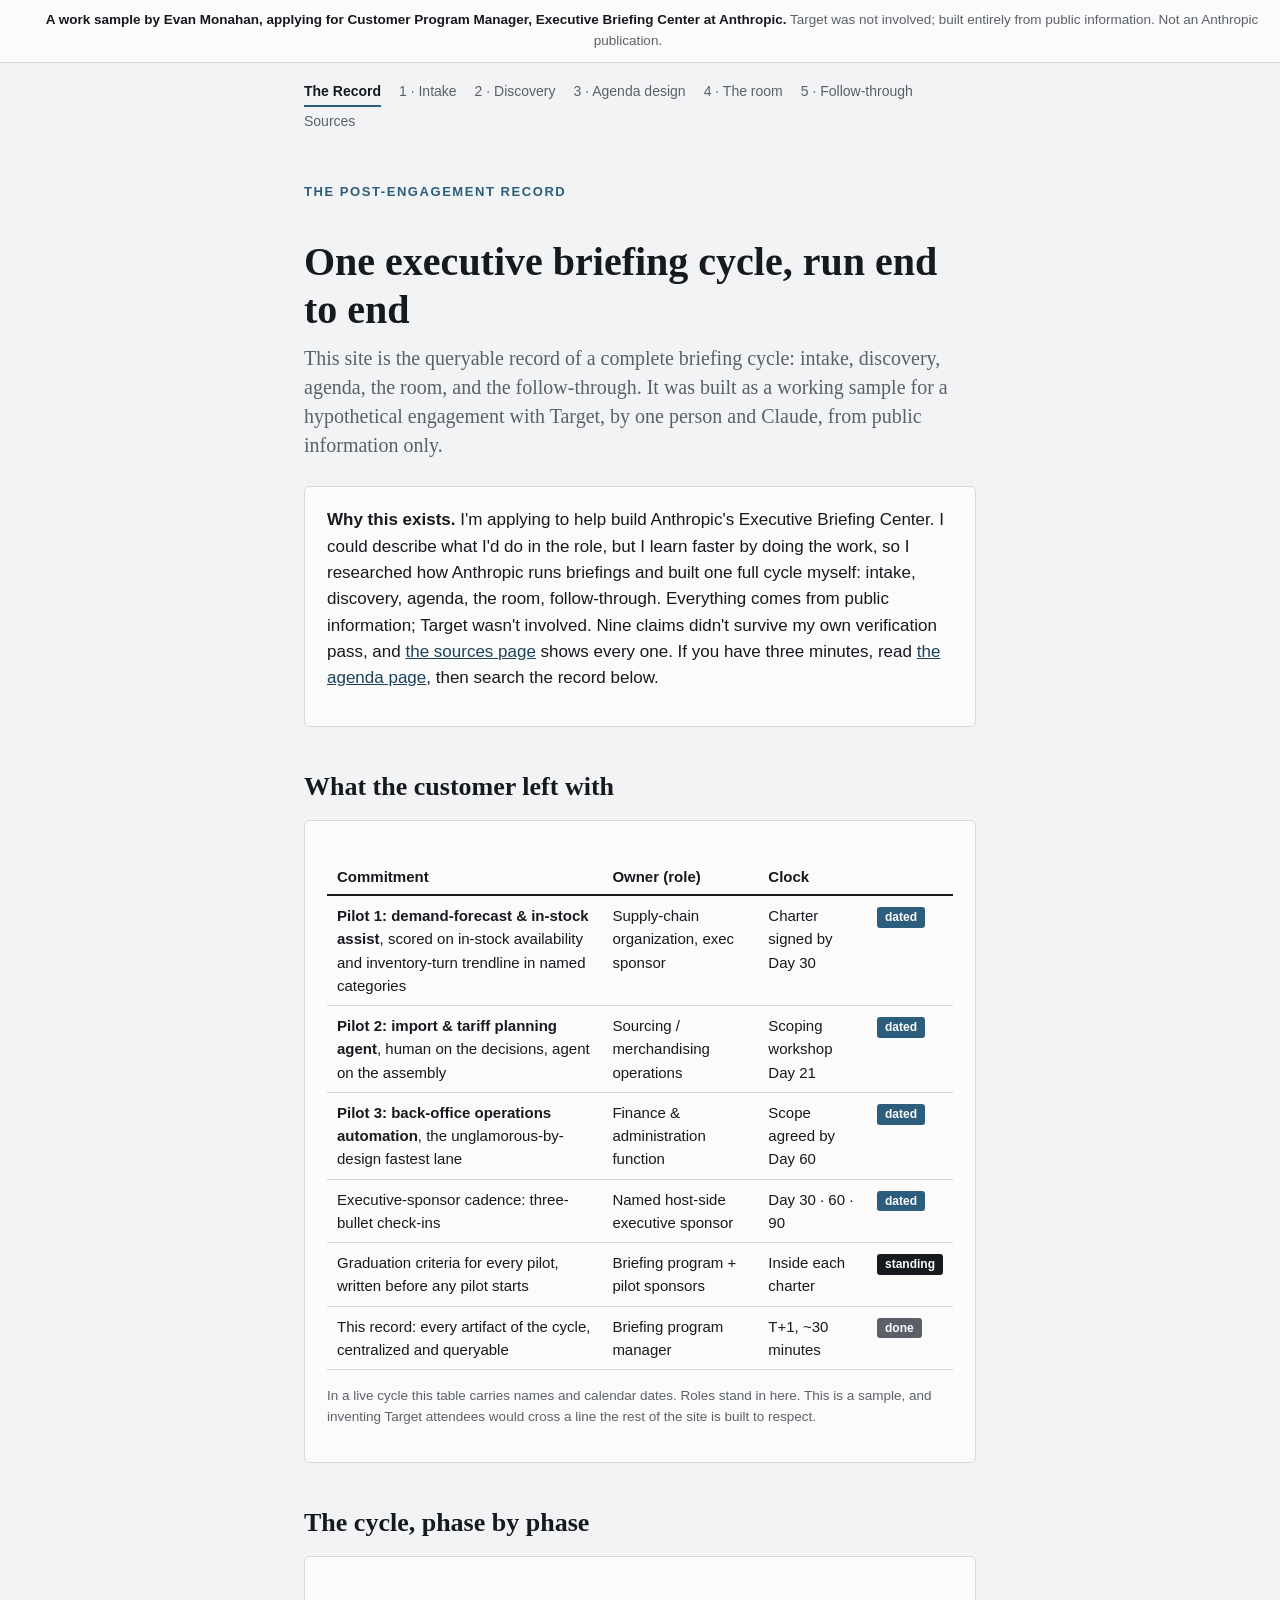
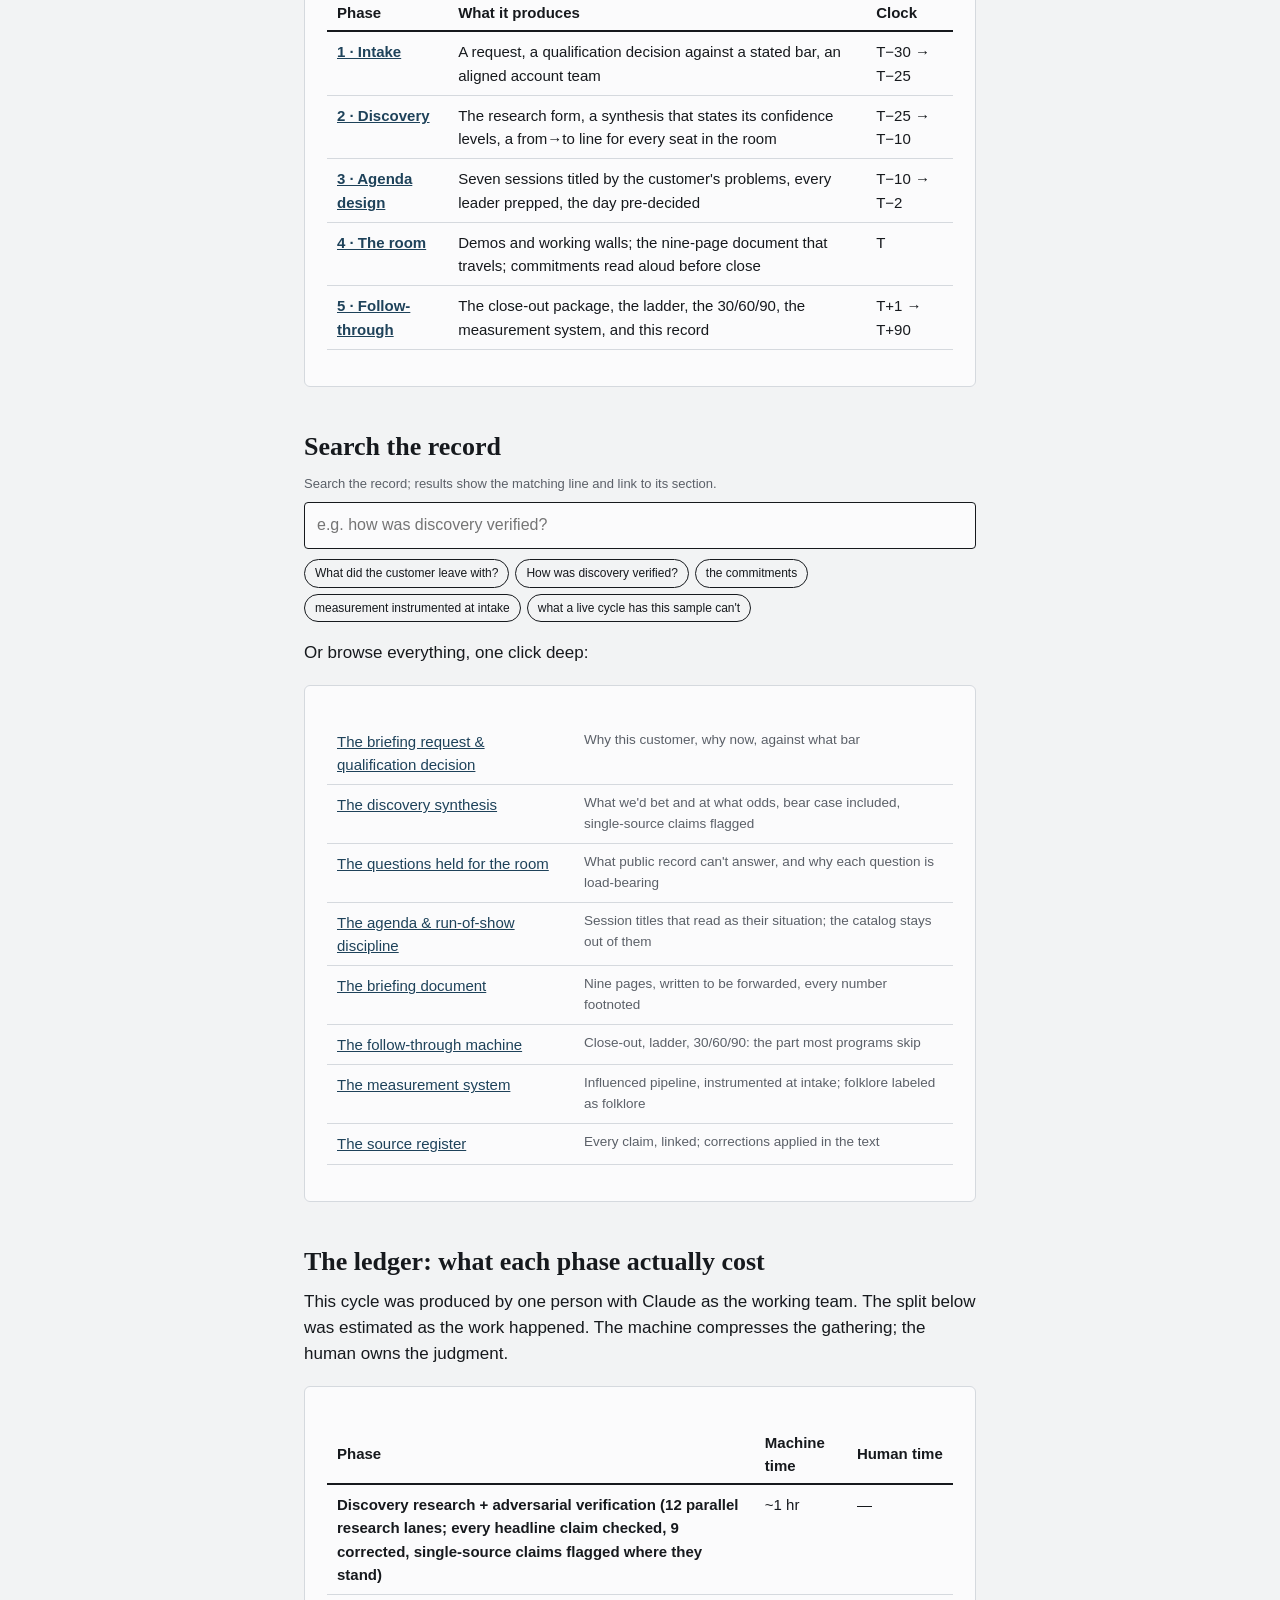
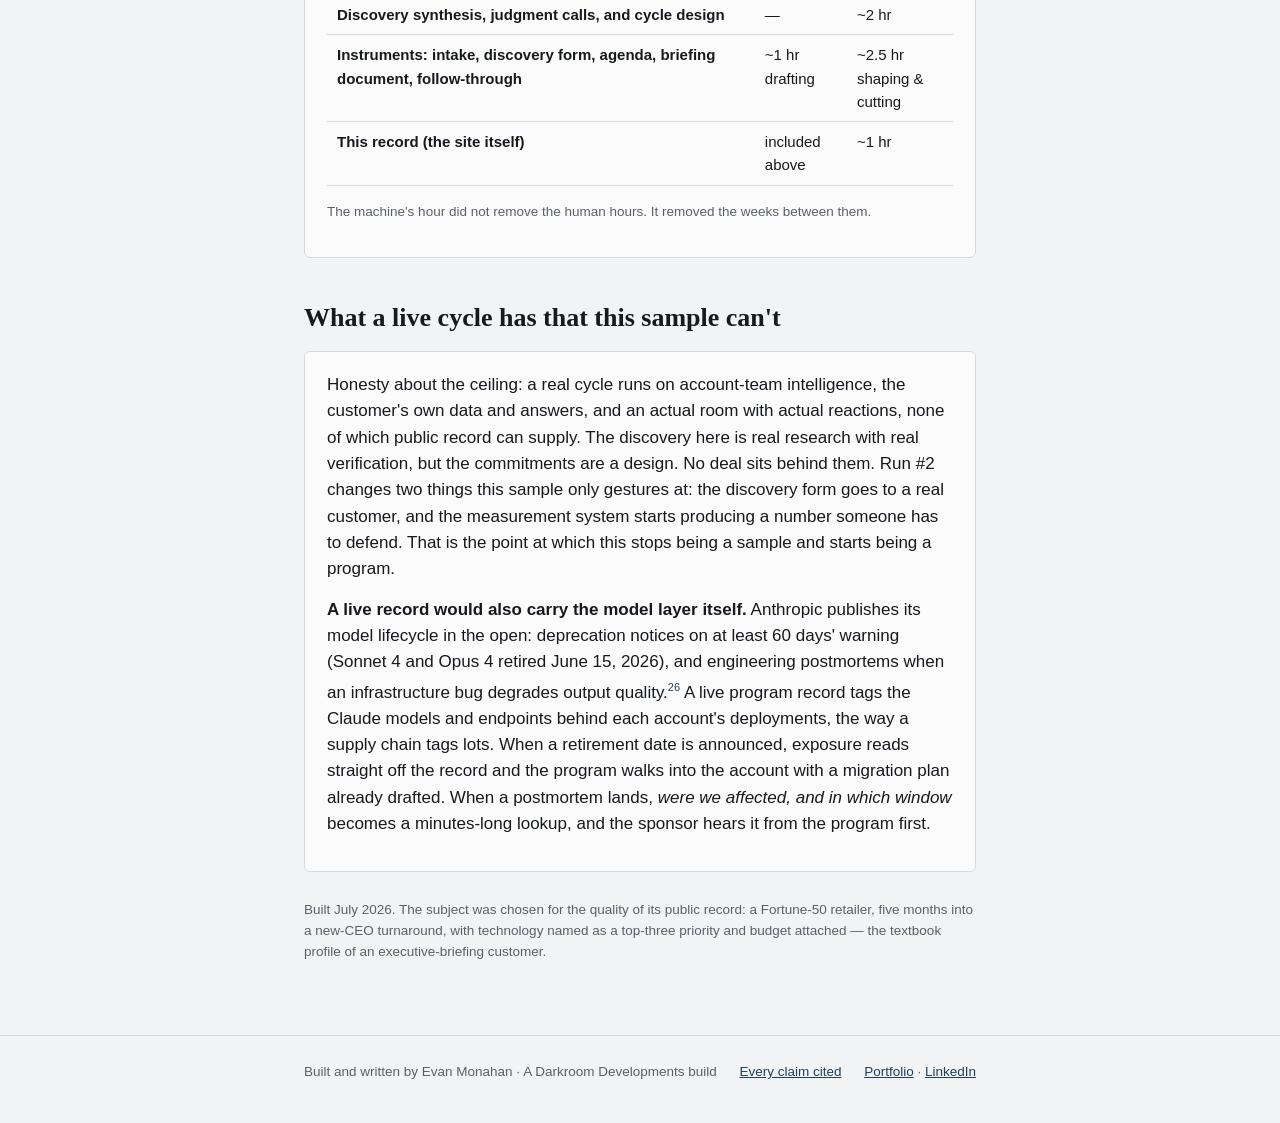
==== commit 063fe5b4: "PREVIEW (Ship-It Loop v2 items 9+10): de-aphorism + honesty de-narration — HELD for Evan Removal-onl" ====
--- a/index.html
+++ b/index.html
@@ -20,7 +20,7 @@
 
 <p class="kicker">The post-engagement record</p>
 <h1>One executive briefing cycle, run end to end</h1>
-<p class="dek">This site is the queryable record of a complete briefing cycle: intake, discovery, agenda, the room, and the follow-through. It was built as a working sample for a hypothetical engagement with Target, by one person and Claude, from public information only. Records open on outcomes, so this one does too.</p>
+<p class="dek">This site is the queryable record of a complete briefing cycle: intake, discovery, agenda, the room, and the follow-through. It was built as a working sample for a hypothetical engagement with Target, by one person and Claude, from public information only.</p>
 
 <div class="card">
   <p><strong>Why this exists.</strong> I'm applying to help build Anthropic's Executive Briefing Center. I could describe what I'd do in the role, but I learn faster by doing the work, so I researched how Anthropic runs briefings and built one full cycle myself: intake, discovery, agenda, the room, follow-through. Everything comes from public information; Target wasn't involved. Nine claims didn't survive my own verification pass, and <a href="sources.html">the sources page</a> shows every one. If you have three minutes, read <a href="3-agenda.html">the agenda page</a>, then search the record below.</p>
@@ -101,7 +101,7 @@
 <script src="assets/query.js" defer></script>
 
 <h2 id="ledger">The ledger: what each phase actually cost</h2>
-<p>This cycle was produced by one person with Claude as the working team. The split below was estimated as the work happened. It is also the honest pitch for what an AI-native briefing program is: the machine compresses the gathering; the human owns the judgment.</p>
+<p>This cycle was produced by one person with Claude as the working team. The split below was estimated as the work happened. The machine compresses the gathering; the human owns the judgment.</p>
 <div class="card">
   <table class="ledger">
     <tr><th>Phase</th><th class="num">Machine time</th><th class="num">Human time</th></tr>
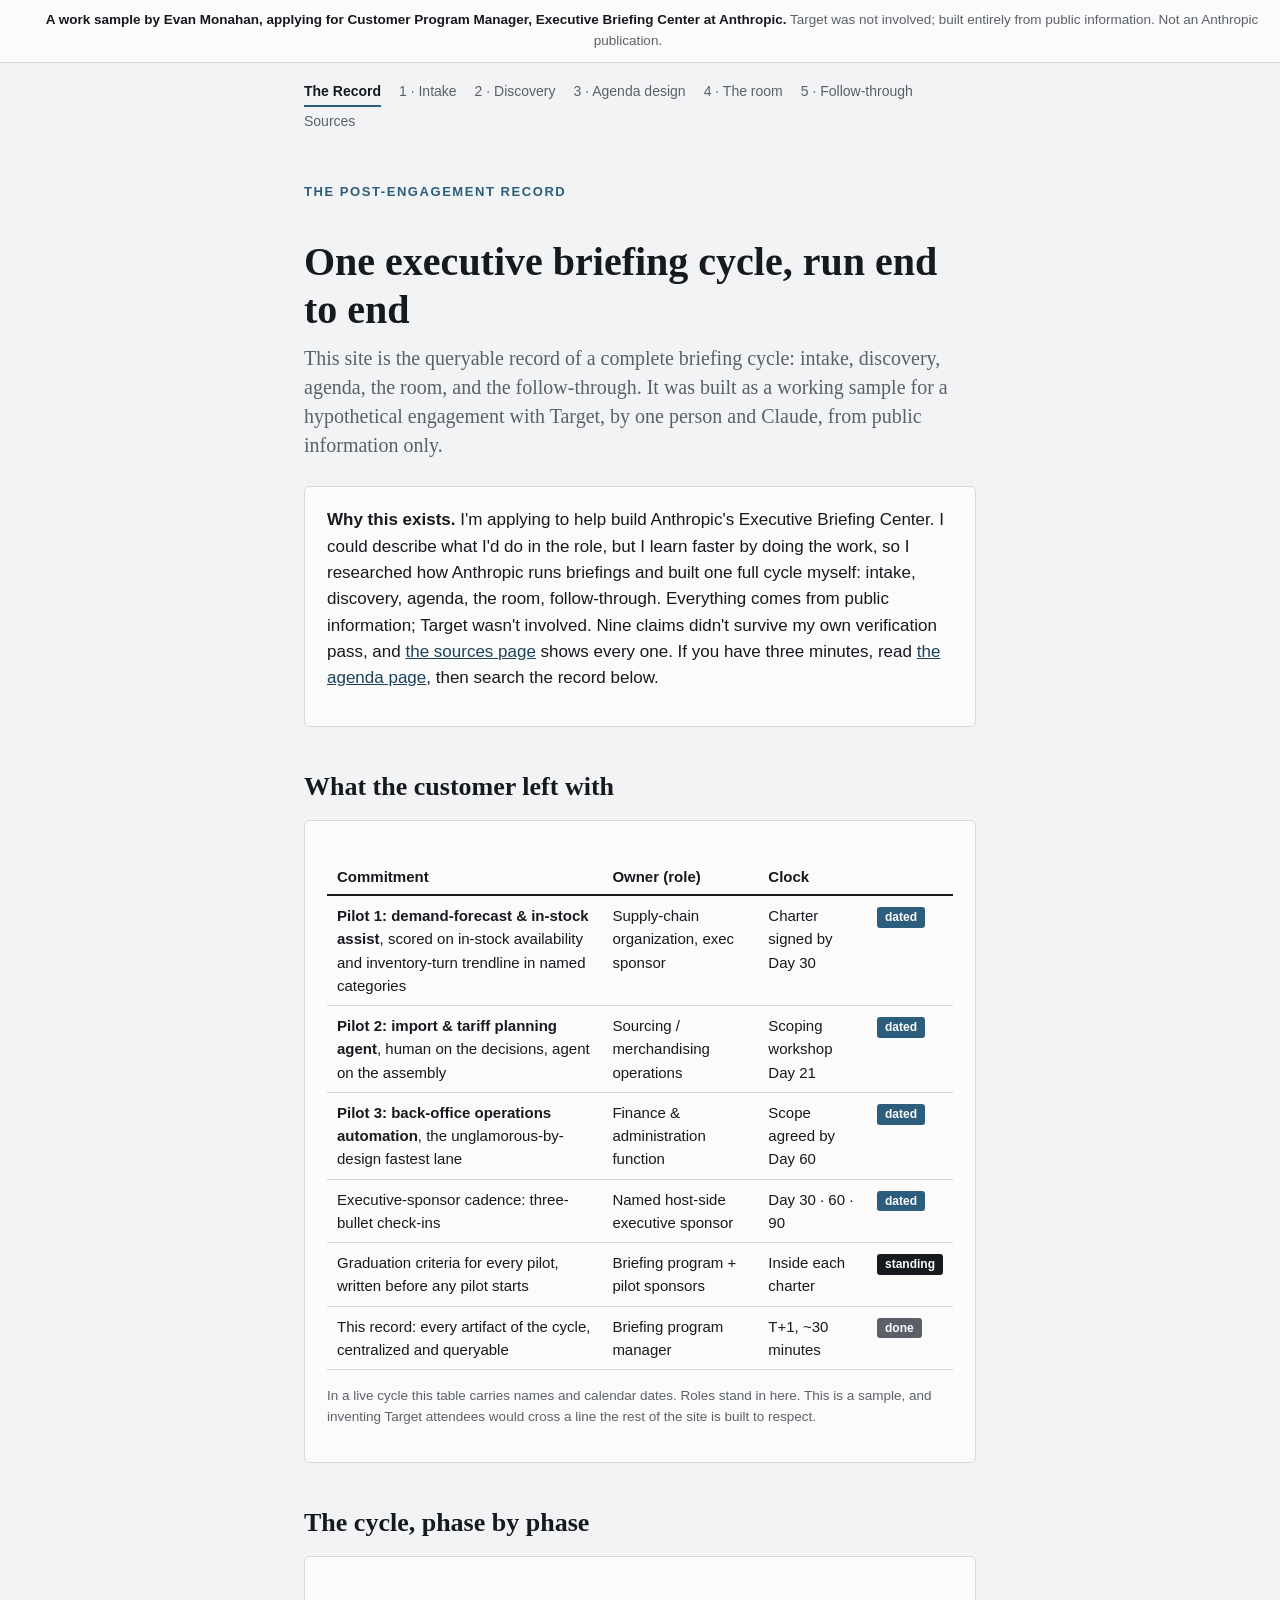
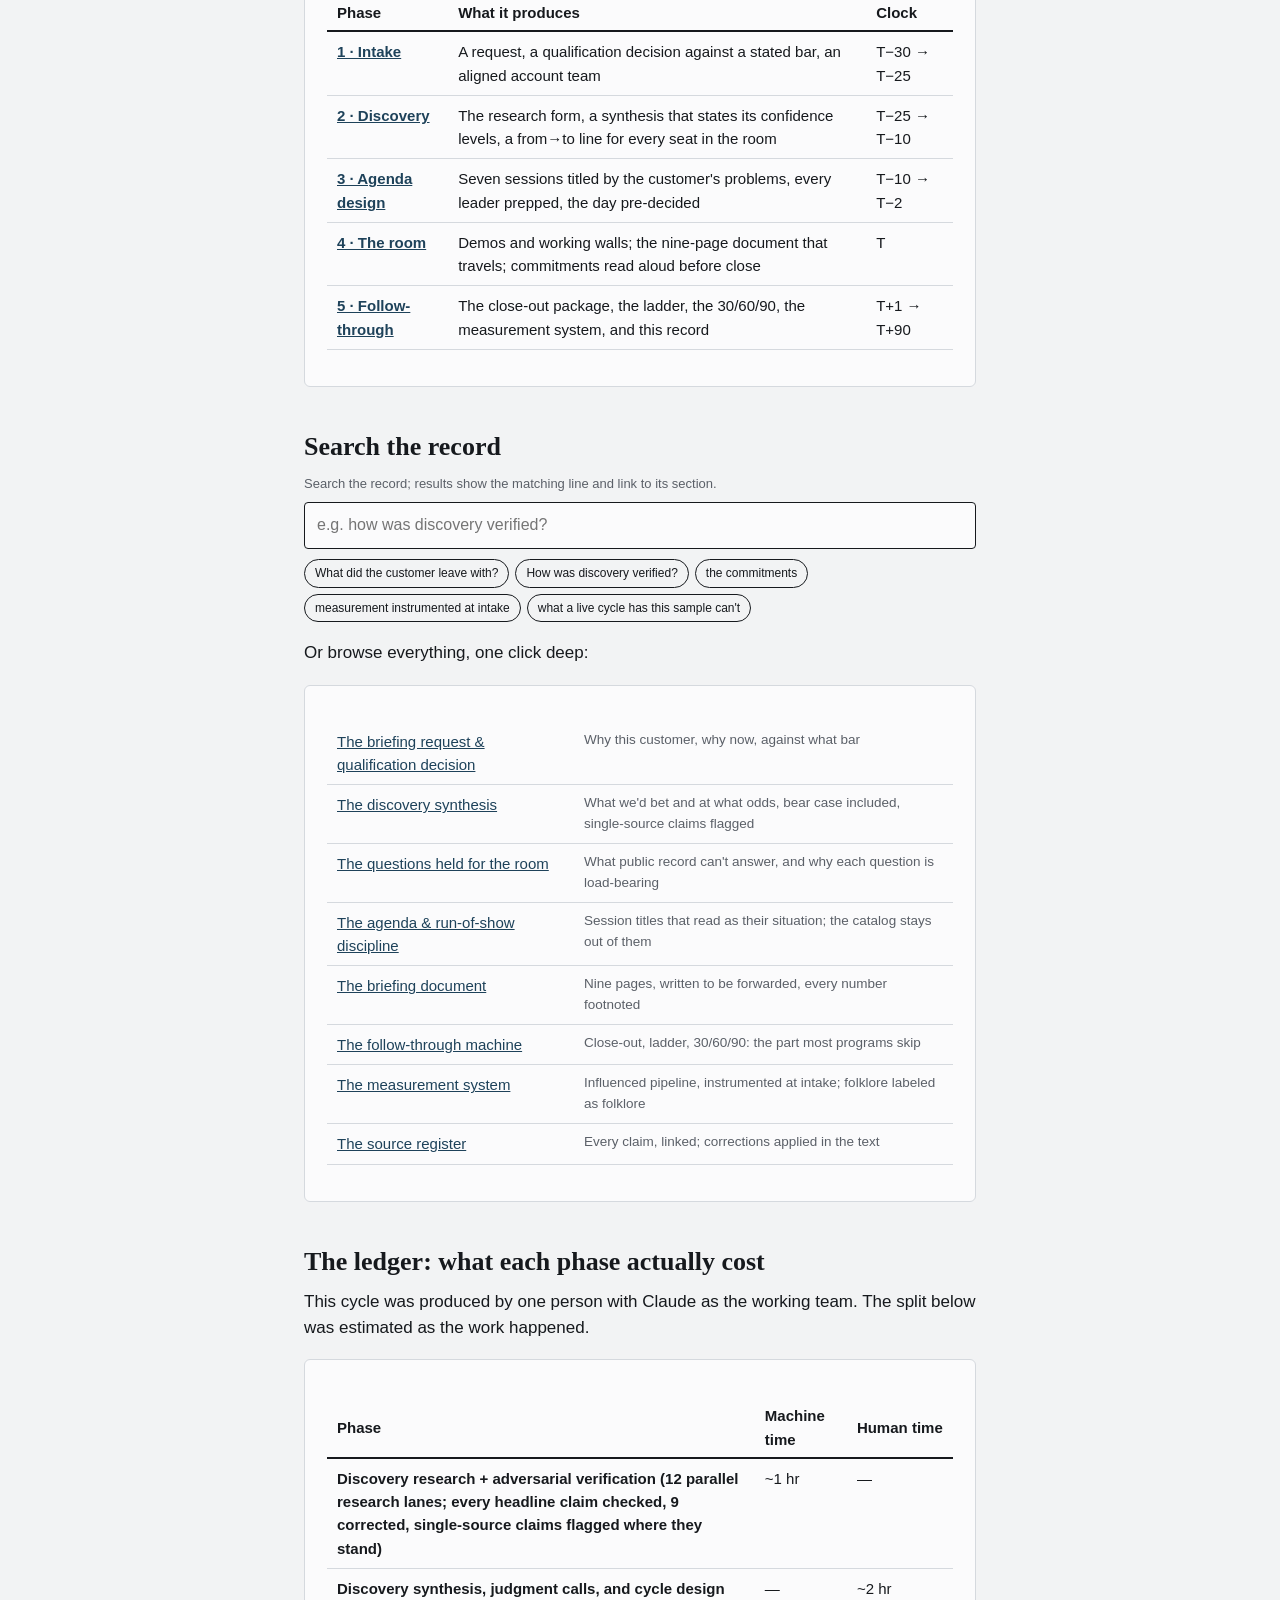
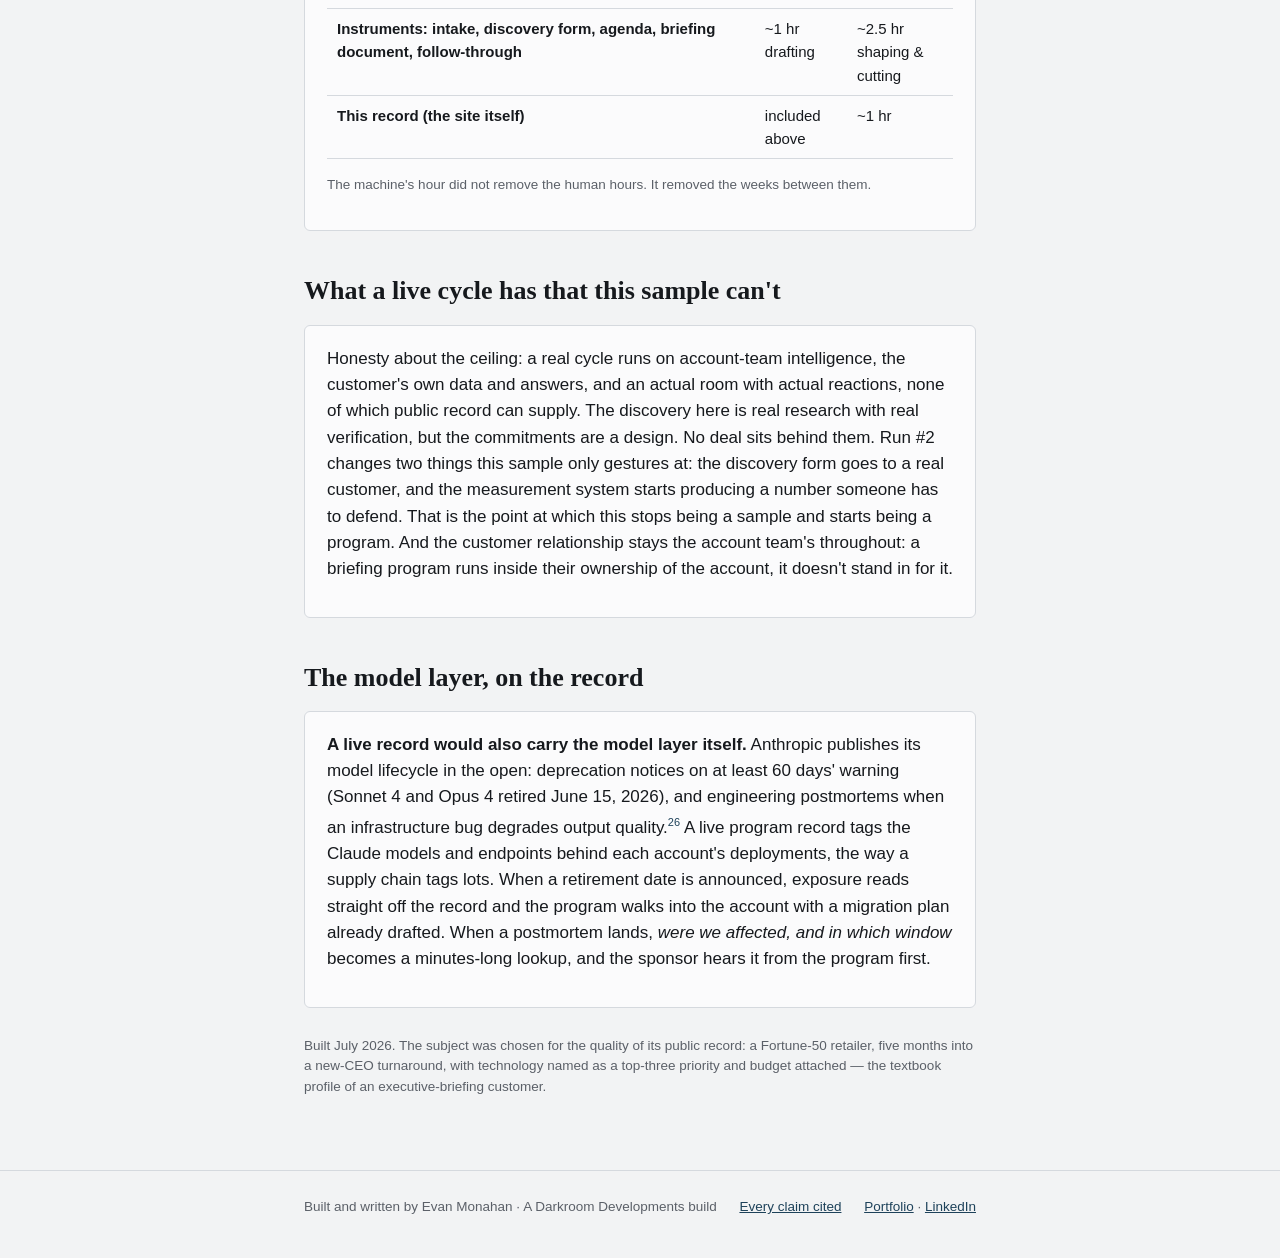
==== commit 0852cca7: "PREVIEW (Ship-It Loop v2 items 11-15): Bowman flag, account-team line, attribution rule + illustrati" ====
--- a/index.html
+++ b/index.html
@@ -101,7 +101,7 @@
 <script src="assets/query.js" defer></script>
 
 <h2 id="ledger">The ledger: what each phase actually cost</h2>
-<p>This cycle was produced by one person with Claude as the working team. The split below was estimated as the work happened. The machine compresses the gathering; the human owns the judgment.</p>
+<p>This cycle was produced by one person with Claude as the working team. The split below was estimated as the work happened.</p>
 <div class="card">
   <table class="ledger">
     <tr><th>Phase</th><th class="num">Machine time</th><th class="num">Human time</th></tr>
@@ -115,7 +115,11 @@
 
 <h2>What a live cycle has that this sample can't</h2>
 <div class="card">
-  <p>Honesty about the ceiling: a real cycle runs on account-team intelligence, the customer's own data and answers, and an actual room with actual reactions, none of which public record can supply. The discovery here is real research with real verification, but the commitments are a design. No deal sits behind them. Run #2 changes two things this sample only gestures at: the discovery form goes to a real customer, and the measurement system starts producing a number someone has to defend. That is the point at which this stops being a sample and starts being a program.</p>
+  <p>Honesty about the ceiling: a real cycle runs on account-team intelligence, the customer's own data and answers, and an actual room with actual reactions, none of which public record can supply. The discovery here is real research with real verification, but the commitments are a design. No deal sits behind them. Run #2 changes two things this sample only gestures at: the discovery form goes to a real customer, and the measurement system starts producing a number someone has to defend. That is the point at which this stops being a sample and starts being a program. And the customer relationship stays the account team's throughout: a briefing program runs inside their ownership of the account, it doesn't stand in for it.</p>
+</div>
+
+<h2>The model layer, on the record</h2>
+<div class="card">
   <p><strong>A live record would also carry the model layer itself.</strong> Anthropic publishes its model lifecycle in the open: deprecation notices on at least 60 days' warning (Sonnet 4 and Opus 4 retired June 15, 2026), and engineering postmortems when an infrastructure bug degrades output quality.<sup><a href="sources.html#s-modelops">26</a></sup> A live program record tags the Claude models and endpoints behind each account's deployments, the way a supply chain tags lots. When a retirement date is announced, exposure reads straight off the record and the program walks into the account with a migration plan already drafted. When a postmortem lands, <em>were we affected, and in which window</em> becomes a minutes-long lookup, and the sponsor hears it from the program first.</p>
 </div>
 
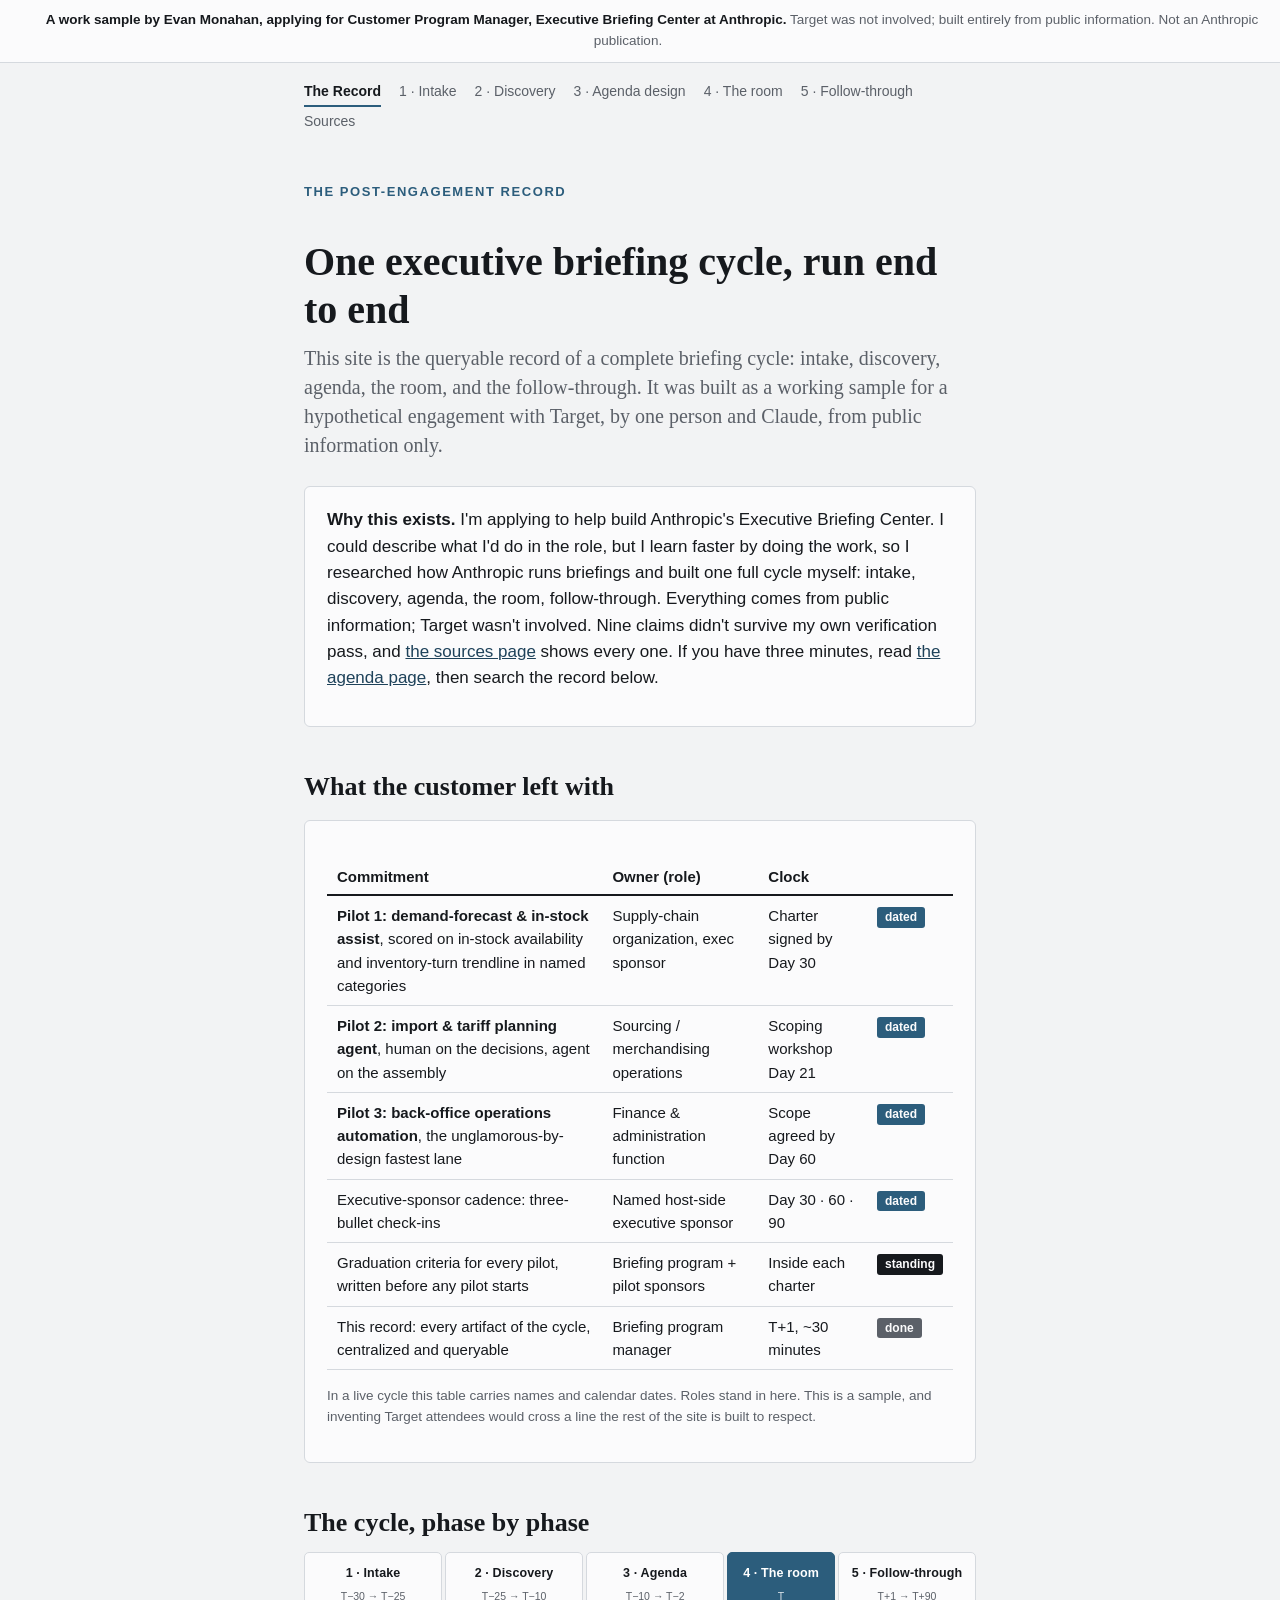
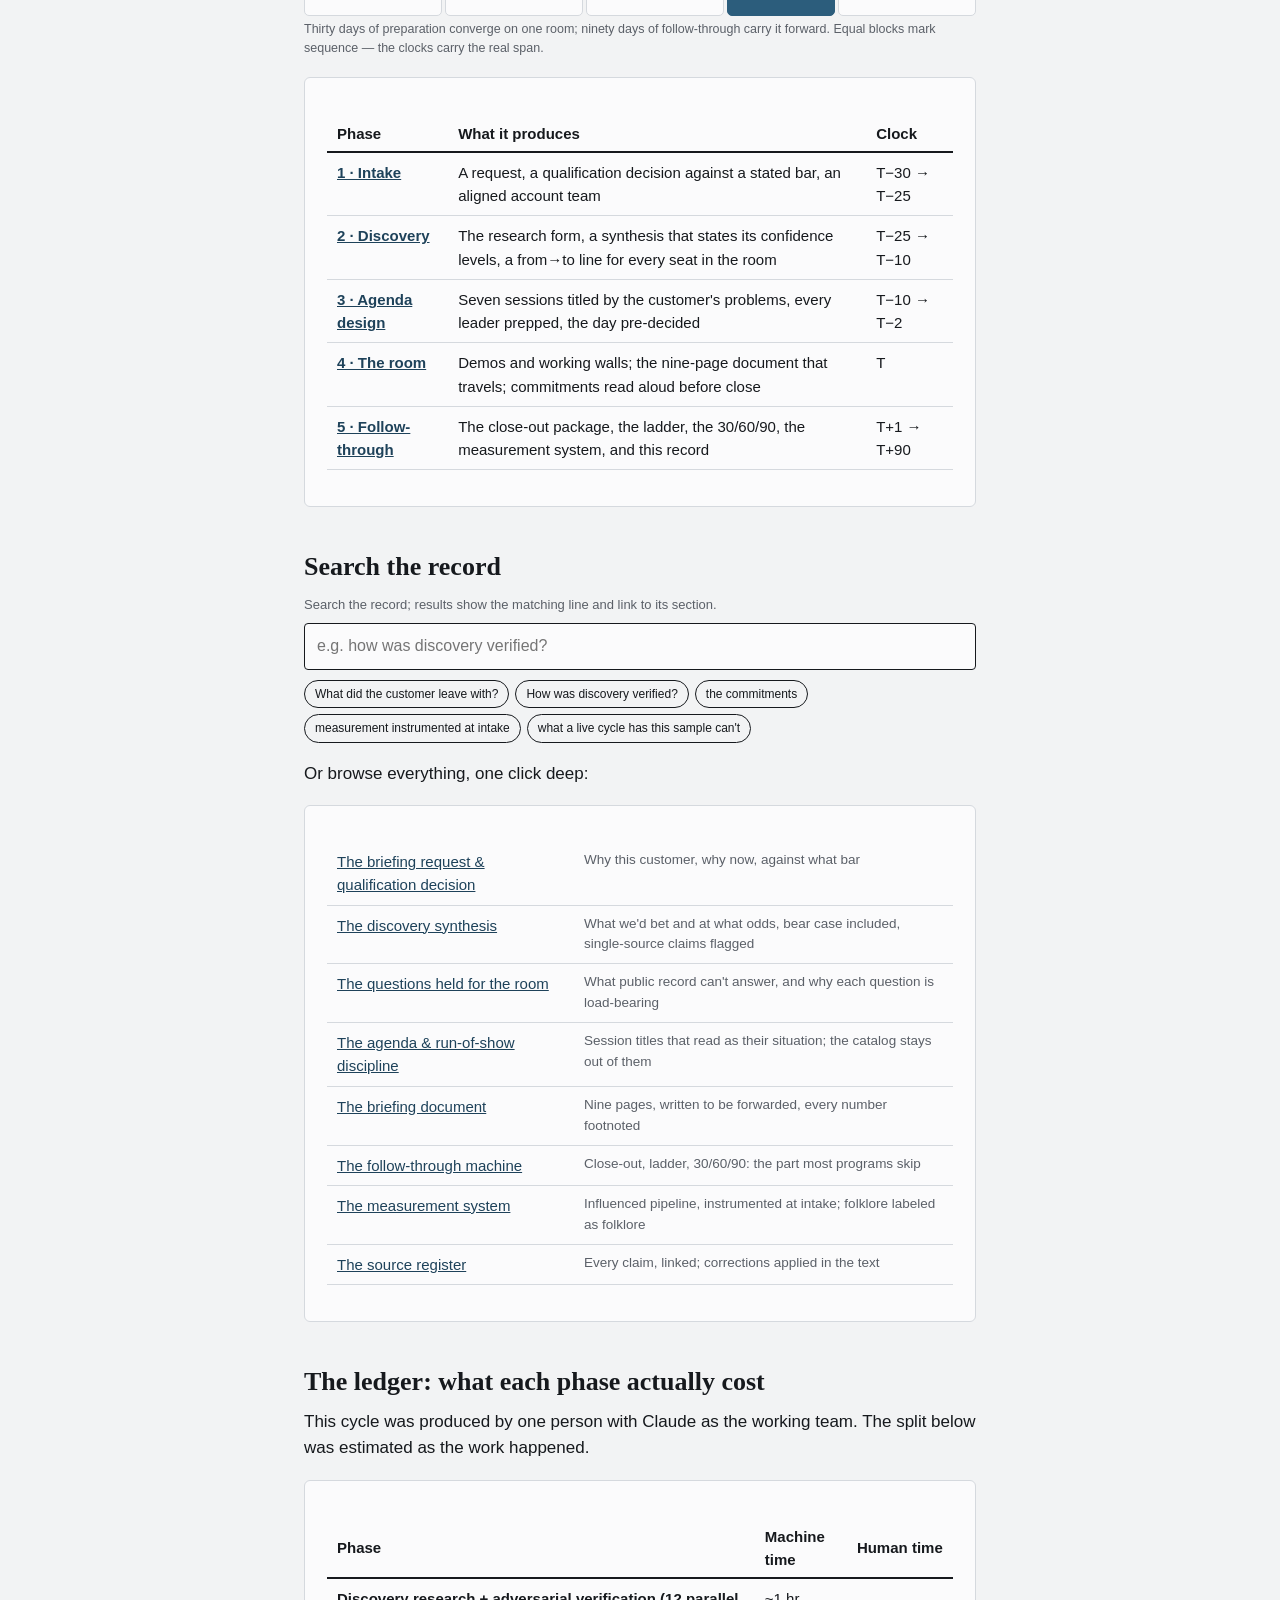
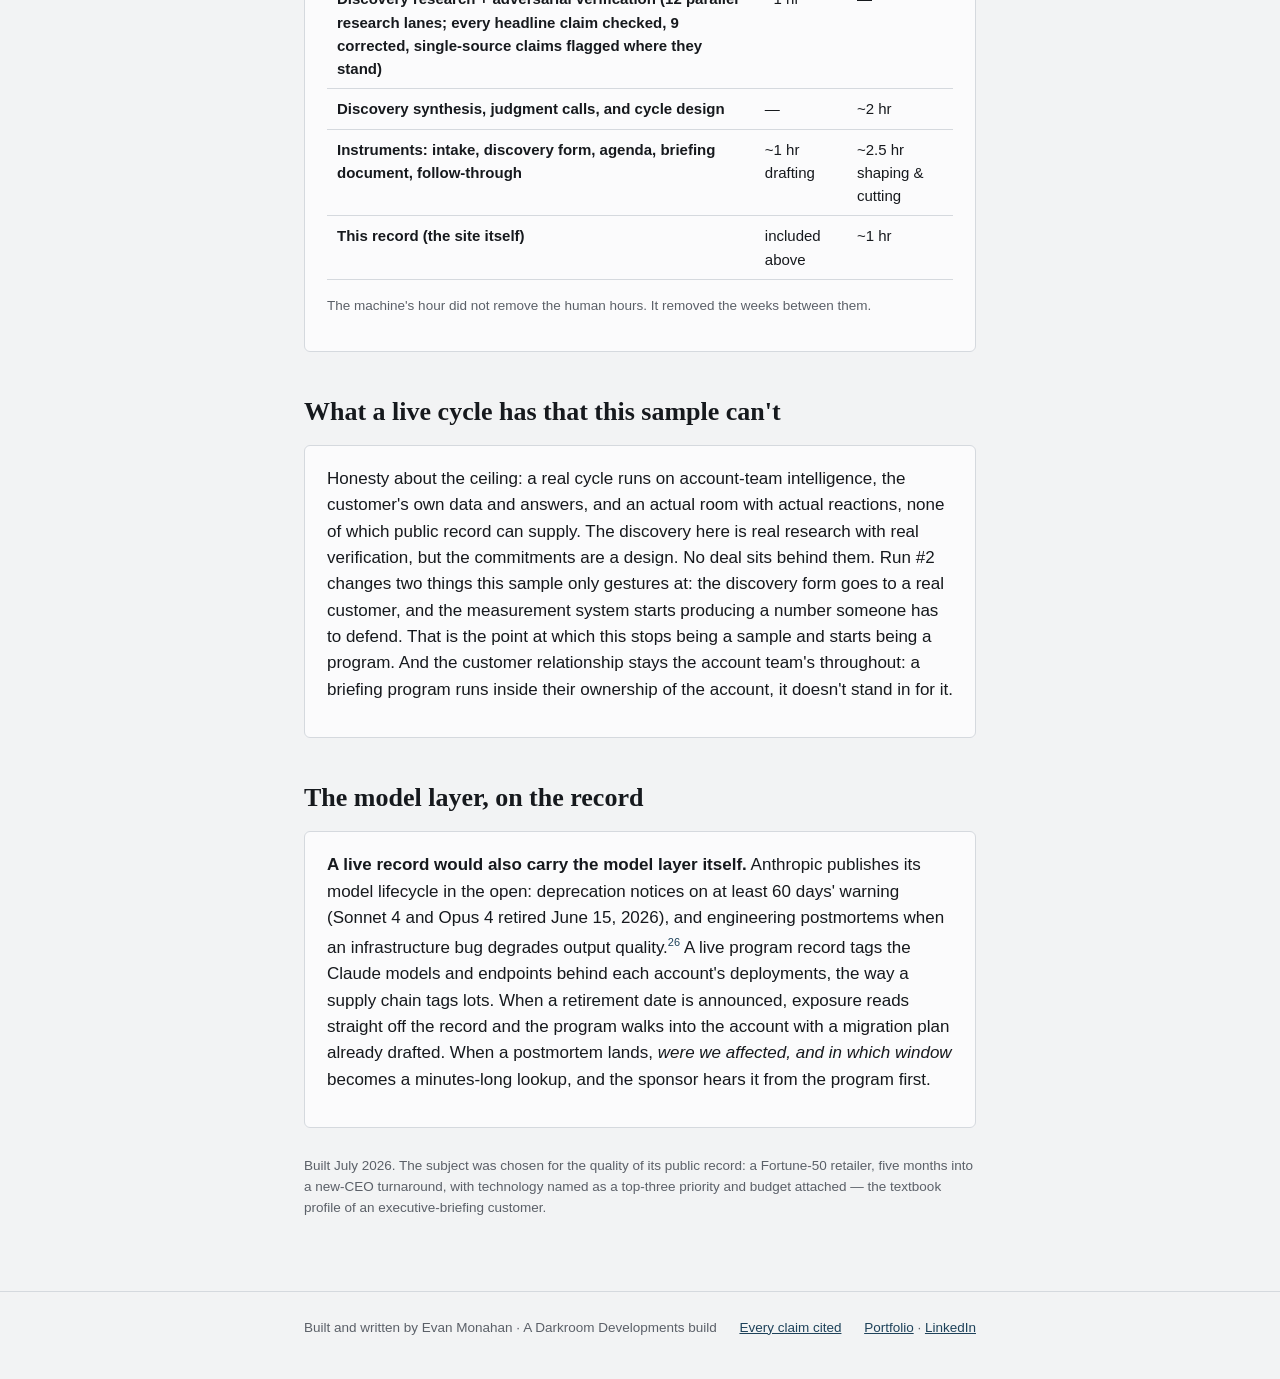
==== commit f7777a65: "PREVIEW: visual pass — cycle timeline, from-to seat map, pilot staircase (HELD for Evan) Breaks up t" ====
--- a/index.html
+++ b/index.html
@@ -71,6 +71,14 @@
 </div>
 
 <h2>The cycle, phase by phase</h2>
+<div class="cyc-timeline">
+  <div class="seg"><span class="n">1 · Intake</span><span class="c">T−30 → T−25</span></div>
+  <div class="seg"><span class="n">2 · Discovery</span><span class="c">T−25 → T−10</span></div>
+  <div class="seg"><span class="n">3 · Agenda</span><span class="c">T−10 → T−2</span></div>
+  <div class="seg pivot"><span class="n">4 · The room</span><span class="c">T</span></div>
+  <div class="seg"><span class="n">5 · Follow-through</span><span class="c">T+1 → T+90</span></div>
+</div>
+<p class="cyc-cap">Thirty days of preparation converge on one room; ninety days of follow-through carry it forward. Equal blocks mark sequence — the clocks carry the real span.</p>
 <div class="card">
   <table>
     <tr><th>Phase</th><th>What it produces</th><th>Clock</th></tr>
--- a/assets/style.css
+++ b/assets/style.css
@@ -140,3 +140,62 @@
   table { display: block; overflow-x: auto; -webkit-overflow-scrolling: touch; }
   .flag { white-space: normal; }
 }
+
+/* ============================================================
+   Visual objects (Ship-It Loop v2 · visual pass)
+   All theme off the existing :root vars — no new palette.
+   ============================================================ */
+
+/* -- Cycle timeline: a segmented phase spine, the Room as pivot -- */
+.cyc-timeline { display:flex; gap:3px; margin:14px 0 4px; align-items:stretch; }
+.cyc-timeline .seg {
+  flex:1; background:var(--card); border:1px solid var(--hairline);
+  border-radius:5px; padding:11px 9px; text-align:center;
+  display:flex; flex-direction:column; justify-content:center;
+}
+.cyc-timeline .seg.pivot { flex:0 0 auto; background:var(--accent); border-color:var(--accent); padding:11px 15px; }
+.cyc-timeline .seg .n { font-size:12.5px; font-weight:700; letter-spacing:.01em; color:var(--ink); }
+.cyc-timeline .seg .c { font-size:10.5px; color:var(--muted); margin-top:4px; font-variant-numeric:tabular-nums; }
+.cyc-timeline .seg.pivot .n { color:#fff; }
+.cyc-timeline .seg.pivot .c { color:rgba(255,255,255,.82); }
+.cyc-cap { font-size:12.5px; color:var(--muted); margin:2px 0 0; }
+@media (max-width:620px){
+  .cyc-timeline { flex-direction:column; gap:4px; }
+  .cyc-timeline .seg, .cyc-timeline .seg.pivot { flex:1 1 auto; text-align:left; flex-direction:row; justify-content:space-between; }
+}
+
+/* -- From→to seat map: each seat is a state transition, the move is the point -- */
+.fromto { margin:14px 0 2px; }
+.fromto .seat { padding:13px 0; border-bottom:1px solid var(--hairline); }
+.fromto .seat:last-child { border-bottom:0; }
+.fromto .role { font-size:11.5px; font-weight:700; text-transform:uppercase; letter-spacing:.06em; color:var(--ink); margin-bottom:7px; }
+.fromto .move { display:grid; grid-template-columns:1fr 26px 1fr; gap:10px; align-items:center; }
+.fromto .from { color:var(--muted); font-size:14.5px; line-height:1.4; }
+.fromto .to { color:var(--ink); font-size:14.5px; line-height:1.4; font-weight:500; }
+.fromto .arr { color:var(--accent); font-size:20px; font-weight:700; text-align:center; line-height:1; }
+@media (max-width:620px){
+  .fromto .move { grid-template-columns:1fr; gap:5px; }
+  .fromto .arr { text-align:left; transform:rotate(90deg); width:20px; }
+}
+
+/* -- Staircase: four ascending rungs, the destination rung in accent -- */
+.staircase { display:flex; align-items:flex-end; gap:6px; margin:16px 0 6px; }
+.staircase .rung {
+  flex:1; background:var(--card); border:1px solid var(--hairline);
+  border-bottom:3px solid var(--muted); border-radius:5px 5px 0 0; padding:12px 11px;
+}
+.staircase .rung.r1 { min-height:104px; }
+.staircase .rung.r2 { min-height:132px; }
+.staircase .rung.r3 { min-height:160px; }
+.staircase .rung.r4 { min-height:188px; background:var(--accent); border-color:var(--accent); border-bottom-color:var(--accent-deep); }
+.staircase .rn { font-size:10.5px; text-transform:uppercase; letter-spacing:.05em; font-weight:700; color:var(--muted); }
+.staircase .rt { font-size:14px; font-weight:600; margin-top:5px; color:var(--ink); line-height:1.25; }
+.staircase .rp { font-size:12px; color:var(--muted); margin-top:6px; line-height:1.35; }
+.staircase .rung.r4 .rn { color:rgba(255,255,255,.8); }
+.staircase .rung.r4 .rt { color:#fff; }
+.staircase .rung.r4 .rp { color:rgba(255,255,255,.9); }
+@media (max-width:620px){
+  .staircase { flex-direction:column; align-items:stretch; }
+  .staircase .rung, .staircase .rung.r1, .staircase .rung.r2, .staircase .rung.r3, .staircase .rung.r4 { min-height:0; border-bottom-width:1px; border-left:4px solid var(--muted); border-radius:0 5px 5px 0; }
+  .staircase .rung.r4 { border-left-color:var(--accent-deep); }
+}
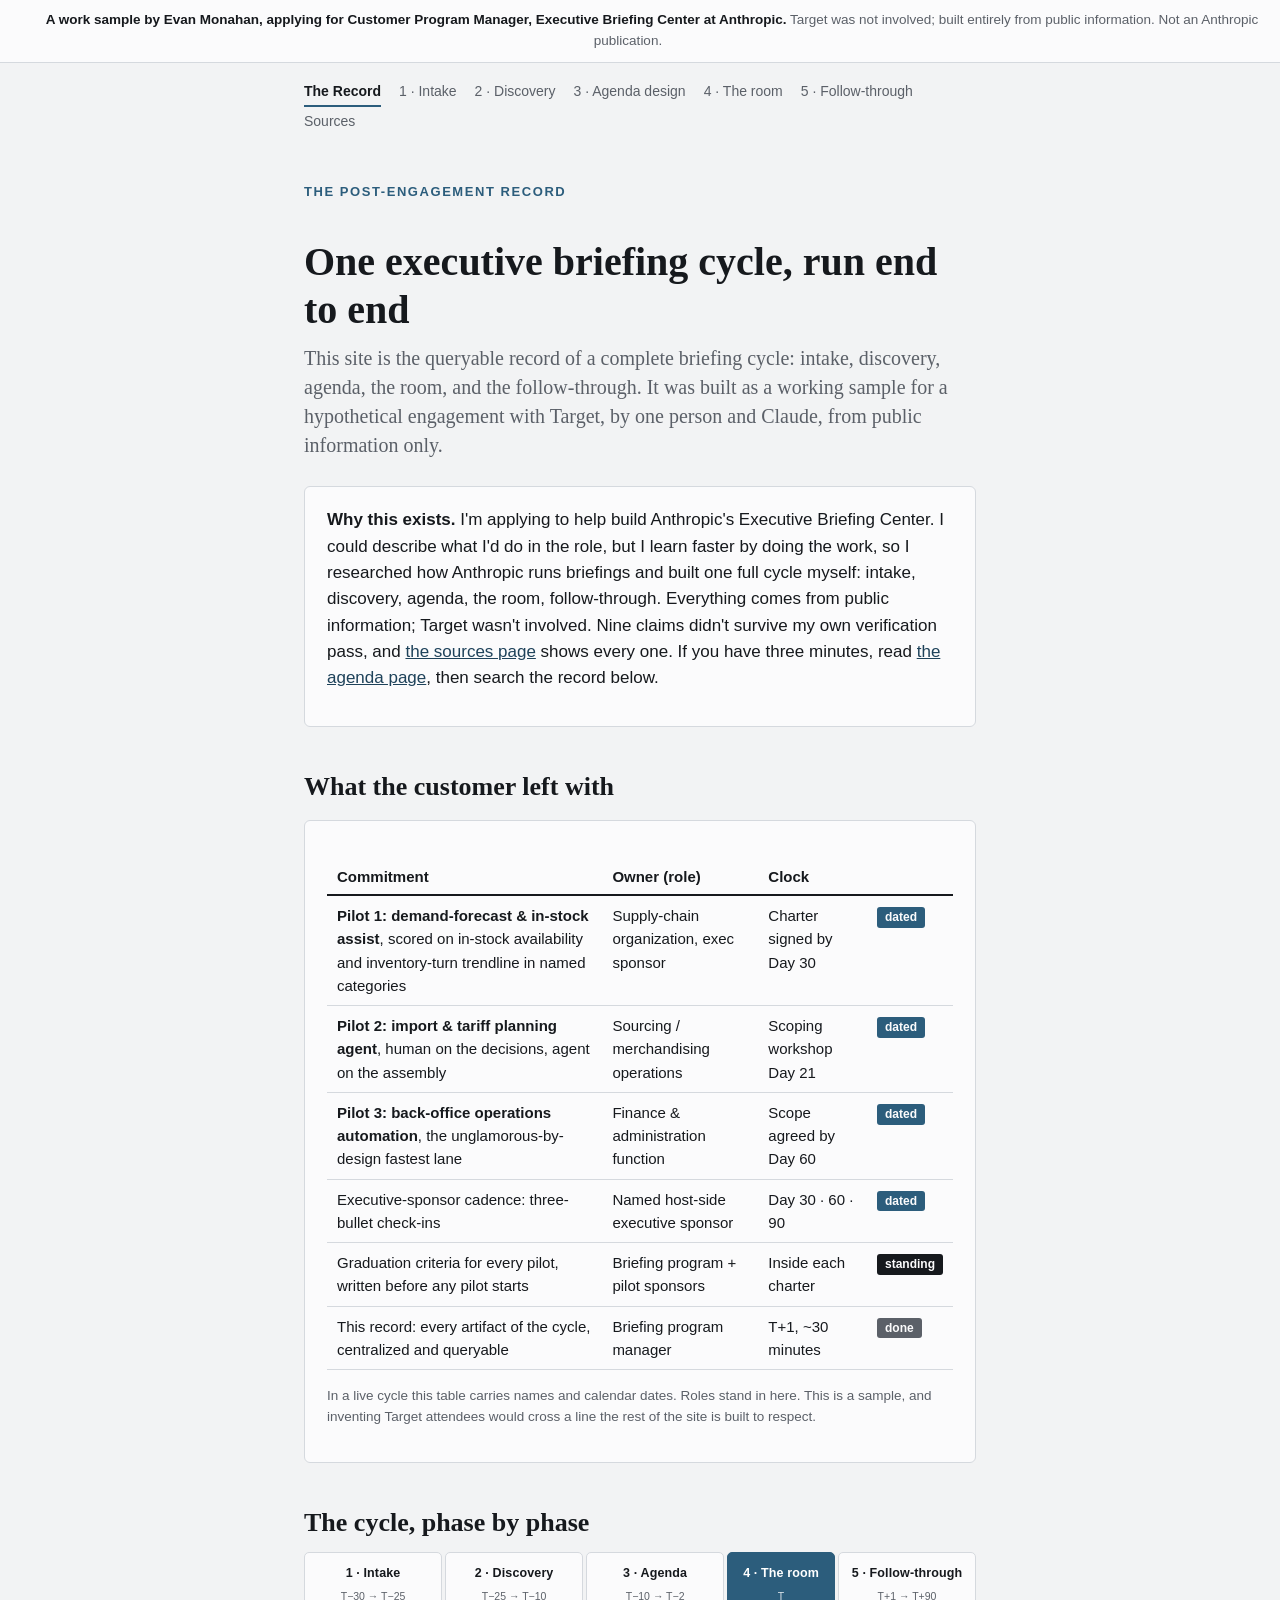
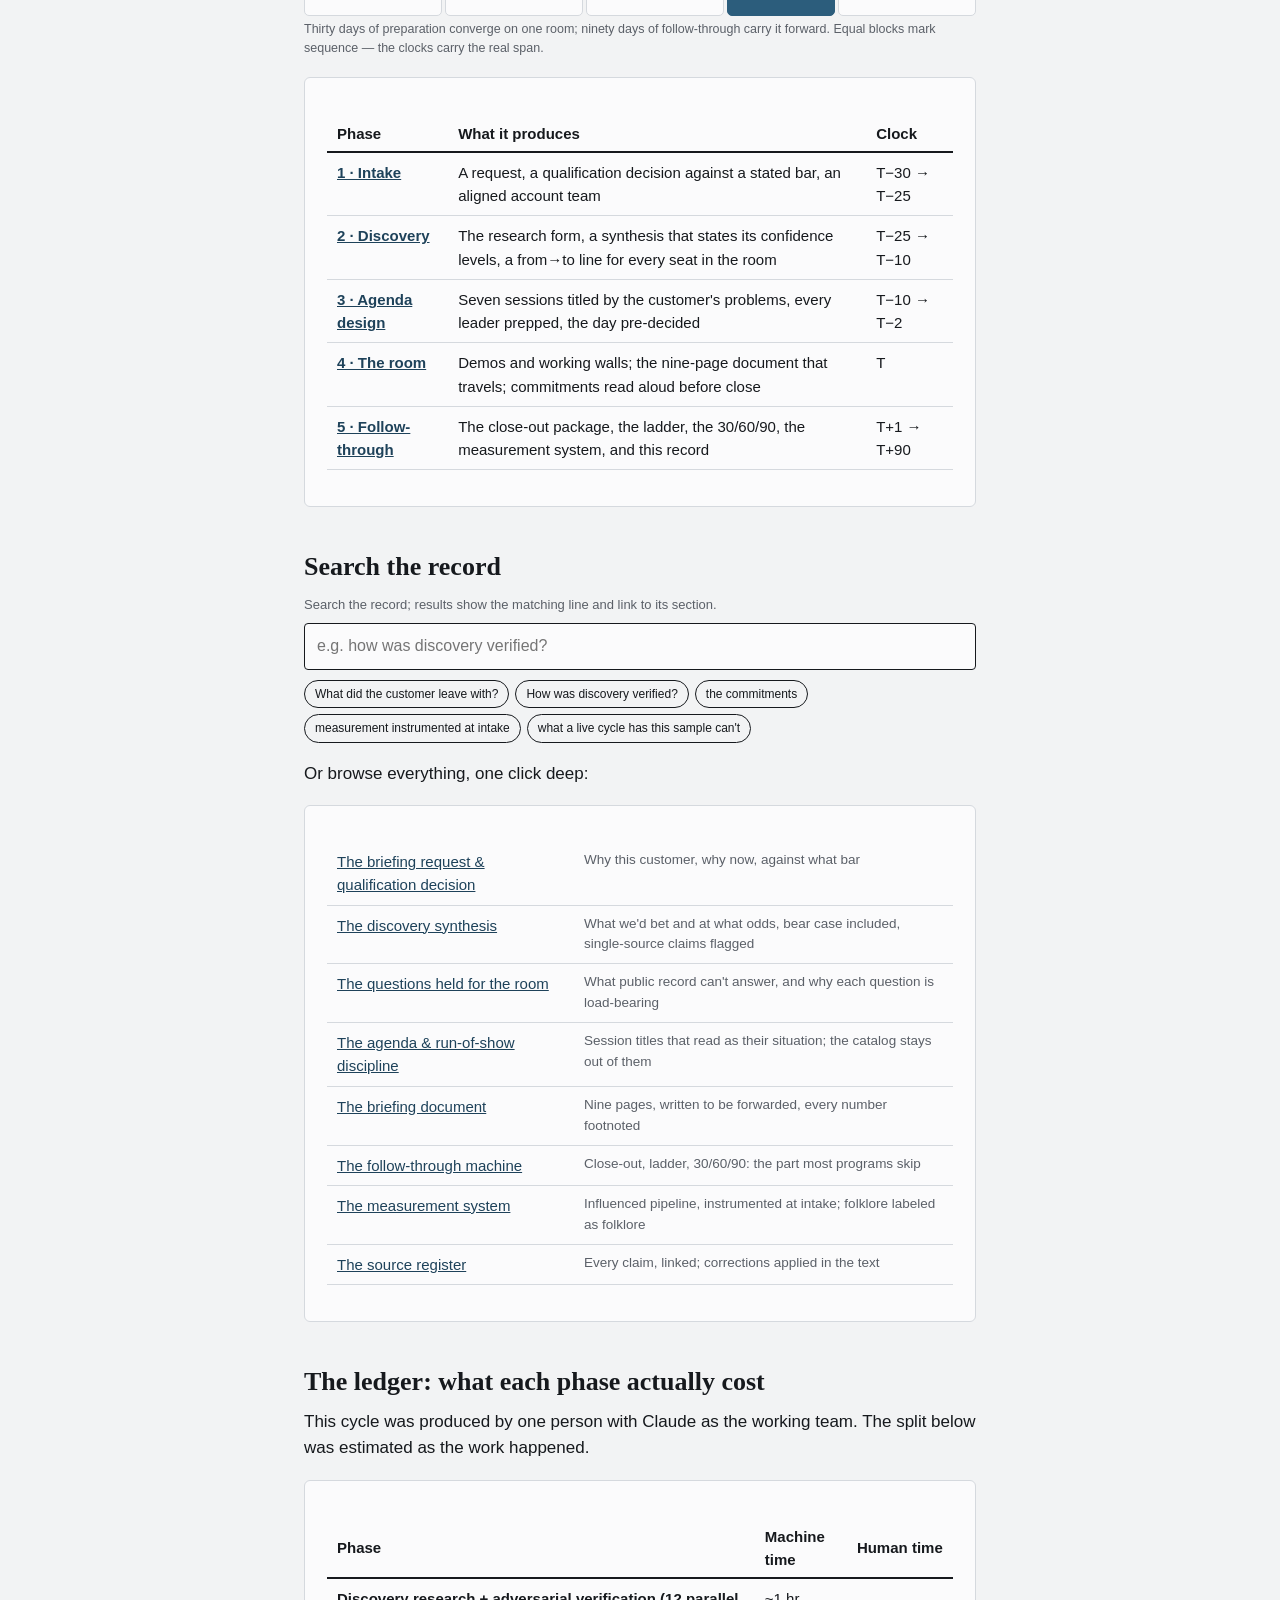
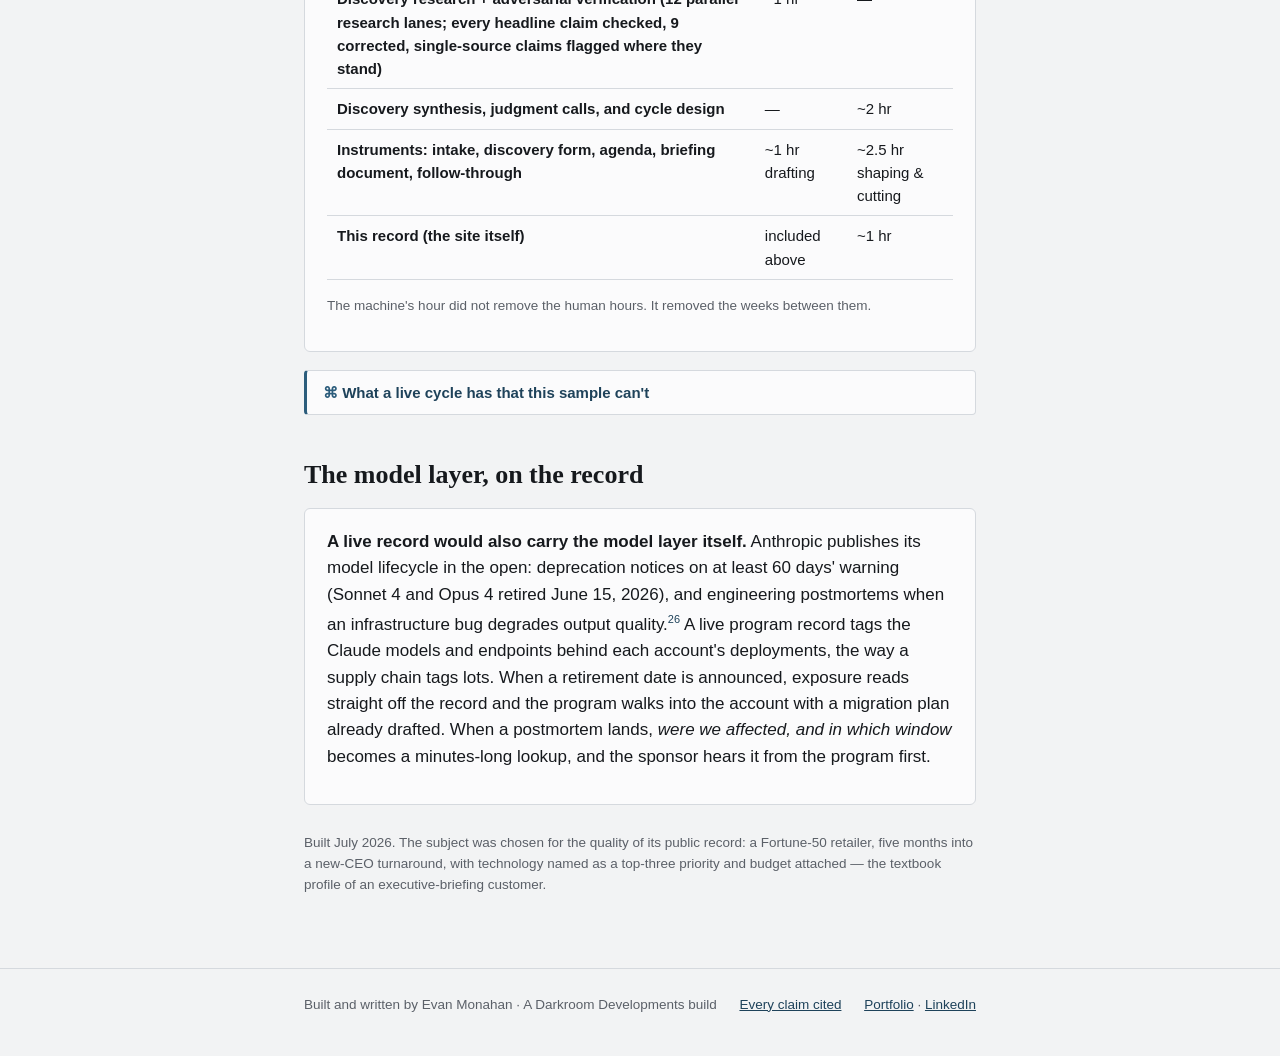
==== commit 1a406a17: "Compression pass: demote caveats to <details>, prose->tables, lead with the answer - follow-through:" ====
--- a/index.html
+++ b/index.html
@@ -121,10 +121,12 @@
   <p class="fn">The machine's hour did not remove the human hours. It removed the weeks between them.</p>
 </div>
 
-<h2>What a live cycle has that this sample can't</h2>
-<div class="card">
-  <p>Honesty about the ceiling: a real cycle runs on account-team intelligence, the customer's own data and answers, and an actual room with actual reactions, none of which public record can supply. The discovery here is real research with real verification, but the commitments are a design. No deal sits behind them. Run #2 changes two things this sample only gestures at: the discovery form goes to a real customer, and the measurement system starts producing a number someone has to defend. That is the point at which this stops being a sample and starts being a program. And the customer relationship stays the account team's throughout: a briefing program runs inside their ownership of the account, it doesn't stand in for it.</p>
-</div>
+<details class="lens">
+  <summary>What a live cycle has that this sample can't</summary>
+  <div class="body">
+    <p>Honesty about the ceiling: a real cycle runs on account-team intelligence, the customer's own data and answers, and an actual room with actual reactions, none of which public record can supply. The discovery here is real research with real verification, but the commitments are a design. No deal sits behind them. Run #2 changes two things this sample only gestures at: the discovery form goes to a real customer, and the measurement system starts producing a number someone has to defend. That is the point at which this stops being a sample and starts being a program. And the customer relationship stays the account team's throughout: a briefing program runs inside their ownership of the account, it doesn't stand in for it.</p>
+  </div>
+</details>
 
 <h2>The model layer, on the record</h2>
 <div class="card">
